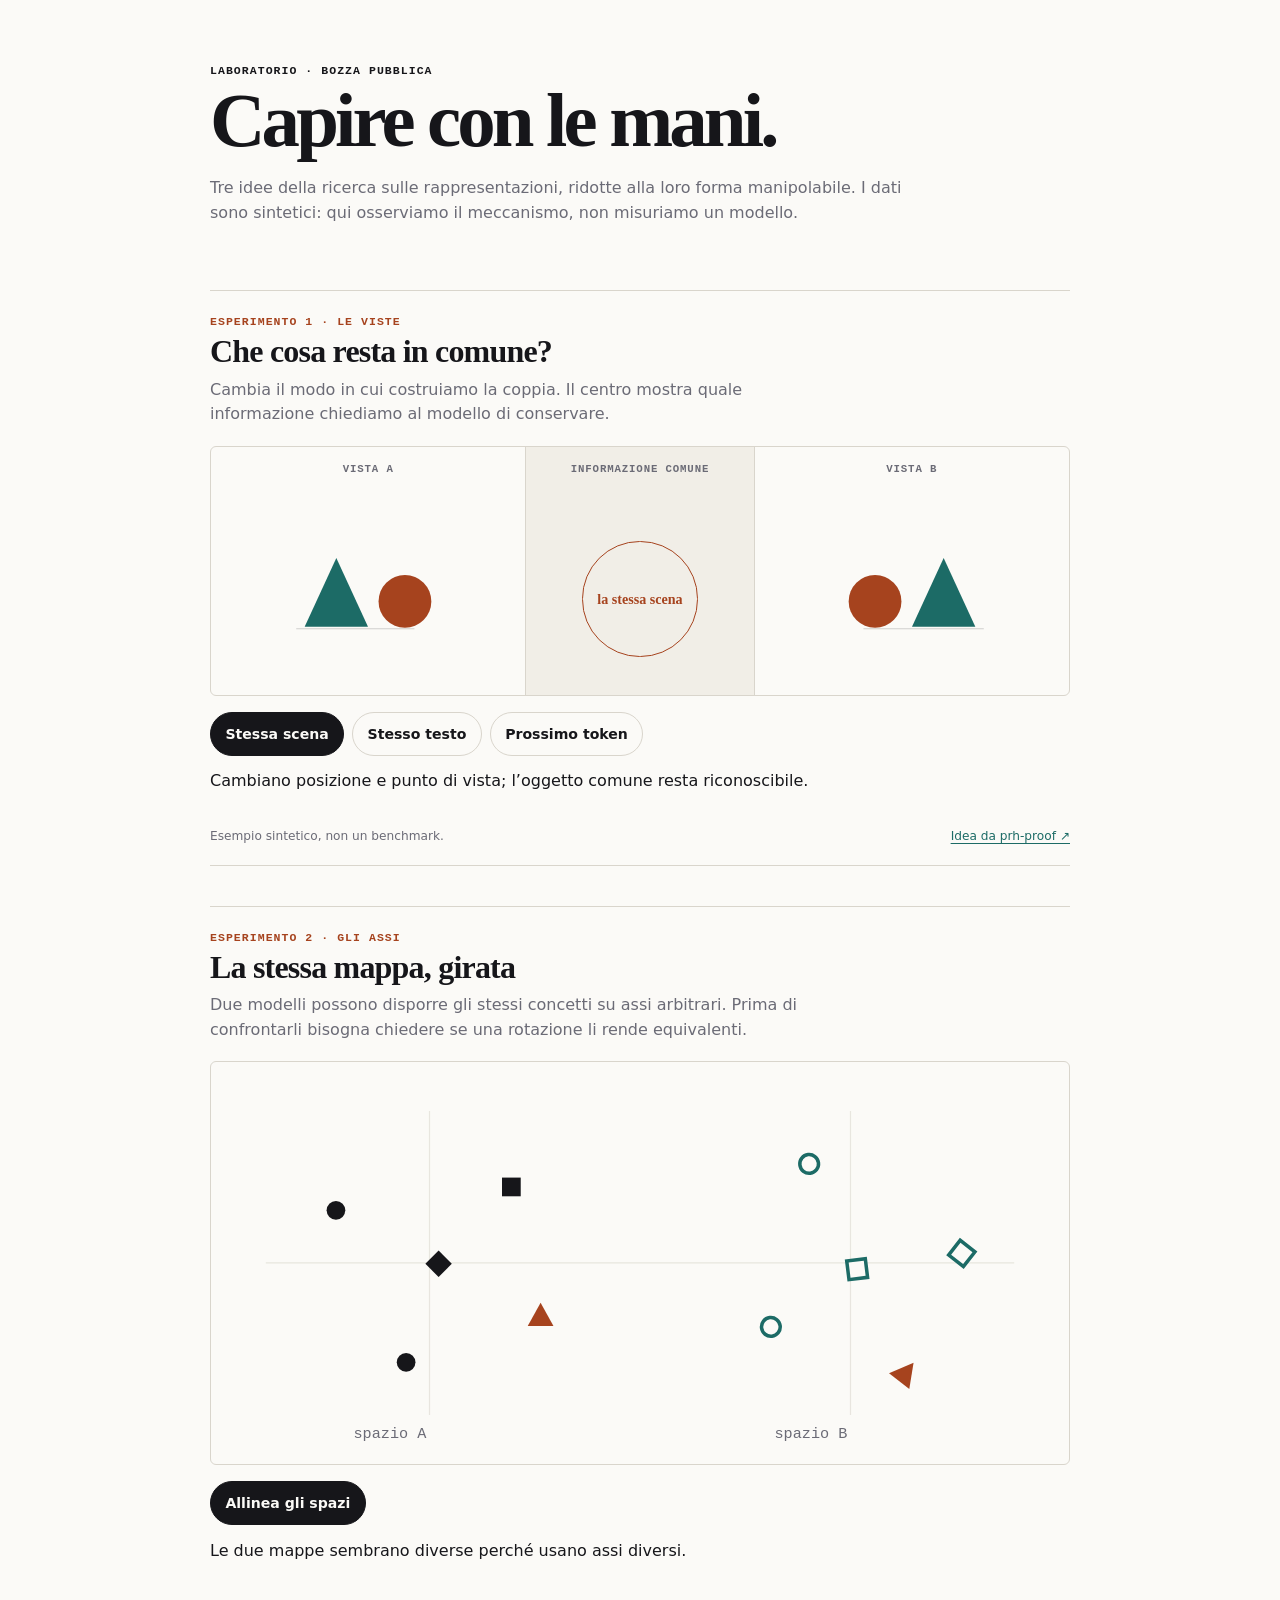
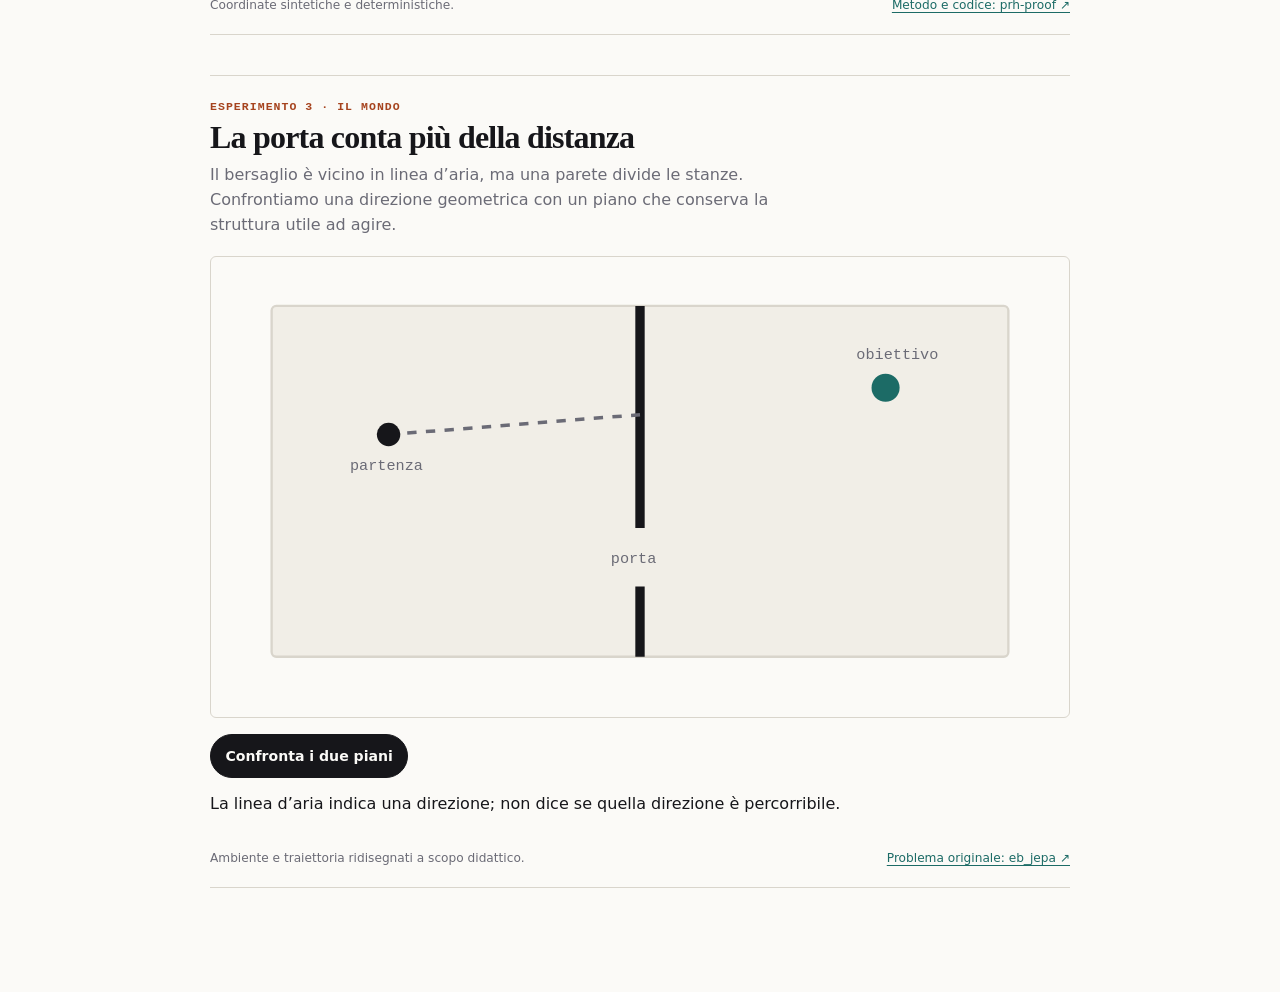
==== widget-rappresentazioni-condivise/anteprima.html @ be753e72 "Aggiungi i widget sulle rappresentazioni condivise" ====
<!doctype html>
<html lang="it">
<head>
  <meta charset="utf-8">
  <meta name="viewport" content="width=device-width, initial-scale=1">
  <title>Tre esperimenti sulle rappresentazioni condivise</title>
  <link rel="icon" href="data:,">
  <link rel="stylesheet" href="widget.css">
  <style>
    :root { color-scheme: light dark; }
    body { max-width: 860px; margin: 0 auto; padding: clamp(1rem,5vw,4rem); background:#fbfaf7; color:#16161a; font-family:system-ui,sans-serif; }
    header { max-width: 700px; margin-bottom: 4rem; }
    header p { color:#6b6b76; line-height:1.6; }
    h1 { margin:.2rem 0; font:600 clamp(2.2rem,7vw,4.8rem)/.98 Georgia,serif; letter-spacing:-.05em; }
    @media (prefers-color-scheme:dark) { body { background:#16161a; color:#e8e6e1; } header p { color:#aaa6a0; } }
  </style>
</head>
<body>
  <header><p class="rc-widget__eyebrow">Laboratorio · bozza pubblica</p><h1>Capire con le mani.</h1><p>Tre idee della ricerca sulle rappresentazioni, ridotte alla loro forma manipolabile. I dati sono sintetici: qui osserviamo il meccanismo, non misuriamo un modello.</p></header>

  <section class="rc-widget" data-cp-widget aria-labelledby="cp-title">
    <p class="rc-widget__eyebrow">Esperimento 1 · le viste</p><h3 id="cp-title">Che cosa resta in comune?</h3>
    <p class="rc-widget__intro">Cambia il modo in cui costruiamo la coppia. Il centro mostra quale informazione chiediamo al modello di conservare.</p>
    <div class="rc-widget__stage cp-stage">
      <div class="cp-view"><p class="cp-view__label">Vista A</p><div class="cp-view__content" data-cp-left><svg viewBox="0 0 180 110" aria-label="Cono blu davanti a una sfera rossa" role="img"><circle cx="125" cy="61" r="25" fill="#a6431e"/><path d="M30 85 60 20 90 85Z" fill="#1c6b66"/><path d="M22 87h112" stroke="currentColor" opacity=".18"/></svg></div></div>
      <div class="cp-common" data-cp-common data-strength="high"><p class="cp-common__label">Informazione comune</p><div class="cp-common__mark">la stessa scena</div></div>
      <div class="cp-view"><p class="cp-view__label">Vista B</p><div class="cp-view__content" data-cp-right><svg viewBox="0 0 180 110" aria-label="La stessa scena vista dal lato opposto" role="img"><circle cx="55" cy="61" r="25" fill="#a6431e"/><path d="M90 85 120 20 150 85Z" fill="#1c6b66"/><path d="M44 87h114" stroke="currentColor" opacity=".18"/></svg></div></div>
    </div>
    <div class="rc-widget__controls" aria-label="Scegli come costruire la coppia"><button data-cp-choice="scena" aria-pressed="true">Stessa scena</button><button data-cp-choice="testo" aria-pressed="false">Stesso testo</button><button data-cp-choice="token" aria-pressed="false">Prossimo token</button></div>
    <p class="rc-widget__result" data-cp-result aria-live="polite">Cambiano posizione e punto di vista; l’oggetto comune resta riconoscibile.</p>
    <p class="rc-widget__note"><span>Esempio sintetico, non un benchmark.</span><a href="https://github.com/facebookresearch/prh-proof">Idea da prh-proof ↗</a></p>
  </section>

  <section class="rc-widget" data-ro-widget aria-labelledby="ro-title">
    <p class="rc-widget__eyebrow">Esperimento 2 · gli assi</p><h3 id="ro-title">La stessa mappa, girata</h3>
    <p class="rc-widget__intro">Due modelli possono disporre gli stessi concetti su assi arbitrari. Prima di confrontarli bisogna chiedere se una rotazione li rende equivalenti.</p>
    <div class="rc-widget__stage ro-stage" data-ro-stage data-aligned="false">
      <svg viewBox="0 0 720 330" role="img" aria-labelledby="ro-svg-title ro-svg-desc"><title id="ro-svg-title">Due costellazioni di cinque concetti</title><desc id="ro-svg-desc">La seconda ha la stessa forma della prima ma è ruotata e spostata. Il pulsante le sovrappone.</desc>
        <path class="ro-grid" d="M40 165H680M180 35V295M540 35V295" opacity=".55"/><text class="ro-axis-label" x="115" y="315">spazio A</text><text class="ro-axis-label" x="475" y="315">spazio B</text>
        <g transform="translate(180 165)"><path class="ro-match" d="M-80-45 70-65M70-65 95 45M95 45-20 85M-20 85-80-45M-80-45 5-5M5-5 95 45"/><circle class="ro-shape-a" cx="-80" cy="-45" r="8"/><rect class="ro-shape-a" x="62" y="-73" width="16" height="16"/><path class="ro-shape-focus" d="m95 34 11 20H84Z"/><circle class="ro-shape-a" cx="-20" cy="85" r="8"/><rect class="ro-shape-a" x="-2" y="-13" width="16" height="16" transform="rotate(45)"/></g>
        <g class="ro-constellation-b"><circle class="ro-shape-b" cx="-80" cy="-45" r="8"/><rect class="ro-shape-b" x="62" y="-73" width="16" height="16"/><path class="ro-shape-focus" d="m95 34 11 20H84Z"/><circle class="ro-shape-b" cx="-20" cy="85" r="8"/><rect class="ro-shape-b" x="-2" y="-13" width="16" height="16" transform="rotate(45)"/></g>
      </svg>
    </div>
    <div class="rc-widget__controls"><button class="rc-widget__action" data-ro-toggle aria-pressed="false">Allinea gli spazi</button></div>
    <p class="rc-widget__result" data-ro-result aria-live="polite">Le due mappe sembrano diverse perché usano assi diversi.</p>
    <p class="rc-widget__note"><span>Coordinate sintetiche e deterministiche.</span><a href="https://github.com/facebookresearch/prh-proof">Metodo e codice: prh-proof ↗</a></p>
  </section>

  <section class="rc-widget" data-tr-widget aria-labelledby="tr-title">
    <p class="rc-widget__eyebrow">Esperimento 3 · il mondo</p><h3 id="tr-title">La porta conta più della distanza</h3>
    <p class="rc-widget__intro">Il bersaglio è vicino in linea d’aria, ma una parete divide le stanze. Confrontiamo una direzione geometrica con un piano che conserva la struttura utile ad agire.</p>
    <div class="rc-widget__stage tr-stage" data-tr-stage>
      <svg viewBox="0 0 720 380" role="img" aria-labelledby="tr-svg-title tr-svg-desc"><title id="tr-svg-title">Due stanze separate da una parete con una porta</title><desc id="tr-svg-desc">La linea diretta urta la parete. Il percorso pianificato scende verso la porta e raggiunge il traguardo.</desc>
        <rect class="tr-room" x="45" y="35" width="630" height="300" rx="4"/><path class="tr-wall" d="M360 35V225M360 275V335"/><text class="tr-label" x="335" y="255">porta</text>
        <path class="tr-direct" d="M145 145 360 128"/><circle class="tr-collision" cx="360" cy="128" r="9"/><path class="tr-plan" d="M145 145 C210 175 270 245 340 250 L380 250 C445 245 490 145 570 105"/>
        <circle class="tr-start" cx="145" cy="145" r="10"/><text class="tr-label" x="112" y="175">partenza</text><circle class="tr-goal" cx="570" cy="105" r="12"/><text class="tr-label" x="545" y="80">obiettivo</text>
      </svg>
    </div>
    <div class="rc-widget__controls"><button class="rc-widget__action" data-tr-run>Confronta i due piani</button></div>
    <p class="rc-widget__result" data-tr-result aria-live="polite">La linea d’aria indica una direzione; non dice se quella direzione è percorribile.</p>
    <p class="rc-widget__note"><span>Ambiente e traiettoria ridisegnati a scopo didattico.</span><a href="https://github.com/facebookresearch/eb_jepa">Problema originale: eb_jepa ↗</a></p>
  </section>
  <script src="coppie/widget.js"></script><script src="rotazione/widget.js"></script><script src="two-rooms/widget.js"></script>
</body>
</html>
---- widget-rappresentazioni-condivise/widget.css ----
.rc-widget {
  --rc-paper: var(--color-bg, #fbfaf7);
  --rc-paper-soft: var(--color-surface, #f1eee7);
  --rc-ink: var(--color-text, #16161a);
  --rc-muted: var(--color-text-muted, #6b6b76);
  --rc-line: var(--color-border, #d9d5cc);
  --rc-accent: var(--color-accent, #a6431e);
  --rc-link: var(--color-link, #1c6b66);
  margin: 2.5rem 0;
  border-block: 1px solid var(--rc-line);
  padding: 1.5rem 0 1.25rem;
  color: var(--rc-ink);
  font-family: "Instrument Sans", system-ui, sans-serif;
}

.rc-widget * { box-sizing: border-box; }
.rc-widget__eyebrow { margin: 0 0 .35rem; color: var(--rc-accent); font: 600 .72rem/1.2 "JetBrains Mono", monospace; letter-spacing: .09em; text-transform: uppercase; }
.rc-widget h3 { margin: 0; font: 600 clamp(1.45rem, 4vw, 2rem)/1.08 "Fraunces", Georgia, serif; letter-spacing: -.025em; }
.rc-widget__intro { max-width: 62ch; margin: .55rem 0 1.15rem; color: var(--rc-muted); line-height: 1.55; }
.rc-widget__stage { position: relative; overflow: hidden; border: 1px solid var(--rc-line); border-radius: 6px; background: var(--rc-paper); }
.rc-widget__controls { display: flex; flex-wrap: wrap; gap: .5rem; margin: 1rem 0 0; }
.rc-widget button { min-height: 44px; border: 1px solid var(--rc-line); border-radius: 999px; padding: .62rem .9rem; background: var(--rc-paper); color: var(--rc-ink); font: 600 .88rem/1 system-ui, sans-serif; cursor: pointer; }
.rc-widget button:hover { border-color: var(--rc-ink); }
.rc-widget button:focus-visible { outline: 3px solid color-mix(in srgb, var(--rc-link) 30%, transparent); outline-offset: 2px; }
.rc-widget button[aria-pressed="true"], .rc-widget .rc-widget__action { border-color: var(--rc-ink); background: var(--rc-ink); color: var(--rc-paper); }
.rc-widget__result { min-height: 2.8em; margin: .85rem 0 0; color: var(--rc-ink); line-height: 1.45; }
.rc-widget__note { display: flex; justify-content: space-between; gap: 1rem; margin: .85rem 0 0; color: var(--rc-muted); font-size: .76rem; line-height: 1.4; }
.rc-widget__note a { color: var(--rc-link); text-underline-offset: 3px; }

.cp-stage { display: grid; grid-template-columns: minmax(0,1fr) minmax(8rem,.72fr) minmax(0,1fr); min-height: 250px; }
.cp-view, .cp-common { display: grid; place-items: center; min-width: 0; padding: 1rem; text-align: center; }
.cp-view:first-child { border-right: 1px solid var(--rc-line); }
.cp-view:last-child { border-left: 1px solid var(--rc-line); }
.cp-view__label, .cp-common__label { align-self: start; margin: 0; color: var(--rc-muted); font: 600 .67rem/1.2 "JetBrains Mono", monospace; letter-spacing: .08em; text-transform: uppercase; }
.cp-view__content { display: grid; place-items: center; width: 100%; min-height: 130px; font: 600 1rem/1.45 "Fraunces", Georgia, serif; }
.cp-view__content svg { width: 100%; max-width: 190px; height: auto; }
.cp-common { background: var(--rc-paper-soft); }
.cp-common__mark { display: grid; place-items: center; width: 7.2rem; aspect-ratio: 1; border: 1px solid var(--rc-accent); border-radius: 50%; padding: .75rem; color: var(--rc-accent); font: 600 .88rem/1.2 "Fraunces", Georgia, serif; }
.cp-common__mark::before { content: ""; position: absolute; }
.cp-common[data-strength="low"] .cp-common__mark { border-style: dashed; color: var(--rc-muted); border-color: var(--rc-muted); }

.ro-stage, .tr-stage { padding: .5rem; }
.ro-stage svg, .tr-stage svg { display: block; width: 100%; height: auto; }
.ro-grid { stroke: var(--rc-line); stroke-width: 1; }
.ro-shape-a { fill: var(--rc-ink); }
.ro-shape-b { fill: var(--rc-paper); stroke: var(--rc-link); stroke-width: 3; }
.ro-shape-focus { fill: var(--rc-accent); }
.ro-constellation-b { transform: translate(540px, 165px) rotate(38deg); transform-origin: 0 0; transition: transform 480ms cubic-bezier(.2,.75,.25,1); }
.ro-stage[data-aligned="true"] .ro-constellation-b { transform: translate(180px, 165px) rotate(0deg); }
.ro-match { stroke: var(--rc-link); stroke-width: 1.5; stroke-dasharray: 3 5; opacity: 0; transition: opacity 180ms ease 300ms; }
.ro-stage[data-aligned="true"] .ro-match { opacity: .58; }
.ro-axis-label { fill: var(--rc-muted); font: 13px "JetBrains Mono", monospace; }

.tr-room { fill: var(--rc-paper-soft); stroke: var(--rc-line); stroke-width: 2; }
.tr-wall { stroke: var(--rc-ink); stroke-width: 8; }
.tr-direct { fill: none; stroke: var(--rc-muted); stroke-width: 3; stroke-dasharray: 8 8; }
.tr-plan { fill: none; stroke: var(--rc-accent); stroke-width: 5; stroke-linecap: round; stroke-linejoin: round; stroke-dasharray: 720; stroke-dashoffset: 720; }
.tr-stage[data-running="true"] .tr-plan, .tr-stage[data-running="done"] .tr-plan { animation: tr-draw 1.25s ease forwards; }
.tr-collision { fill: var(--rc-accent); opacity: 0; }
.tr-stage[data-running="true"] .tr-collision, .tr-stage[data-running="done"] .tr-collision { animation: tr-show .2s ease .35s forwards; }
.tr-label { fill: var(--rc-muted); font: 13px "JetBrains Mono", monospace; }
.tr-start { fill: var(--rc-ink); }
.tr-goal { fill: var(--rc-link); }
@keyframes tr-draw { to { stroke-dashoffset: 0; } }
@keyframes tr-show { to { opacity: 1; } }

@media (max-width: 560px) {
  .rc-widget { padding-top: 1.25rem; }
  .cp-stage { grid-template-columns: 1fr 1fr; min-height: 310px; }
  .cp-common { grid-column: 1 / -1; grid-row: 2; border-top: 1px solid var(--rc-line); }
  .cp-view:first-child { border-right: 1px solid var(--rc-line); }
  .cp-view:last-child { border-left: 0; }
  .cp-view__content { min-height: 100px; font-size: .9rem; }
  .cp-common__mark { width: auto; min-height: 3.5rem; aspect-ratio: auto; border-radius: 999px; }
  .rc-widget__note { display: block; }
  .rc-widget__note span { display: block; margin-bottom: .3rem; }
  .ro-stage svg, .tr-stage svg { min-width: 0; }
}

@media (prefers-color-scheme: dark) {
  .rc-widget { --rc-paper: var(--color-bg, #16161a); --rc-paper-soft: var(--color-surface, #202026); --rc-ink: var(--color-text, #e8e6e1); --rc-muted: var(--color-text-muted, #aaa6a0); --rc-line: var(--color-border, #3c3b42); --rc-accent: var(--color-accent, #e0713f); --rc-link: var(--color-link, #5fb0a8); }
}

@media (prefers-reduced-motion: reduce) {
  .rc-widget *, .rc-widget *::before, .rc-widget *::after { scroll-behavior: auto !important; transition-duration: .01ms !important; animation-duration: .01ms !important; animation-delay: 0ms !important; }
}
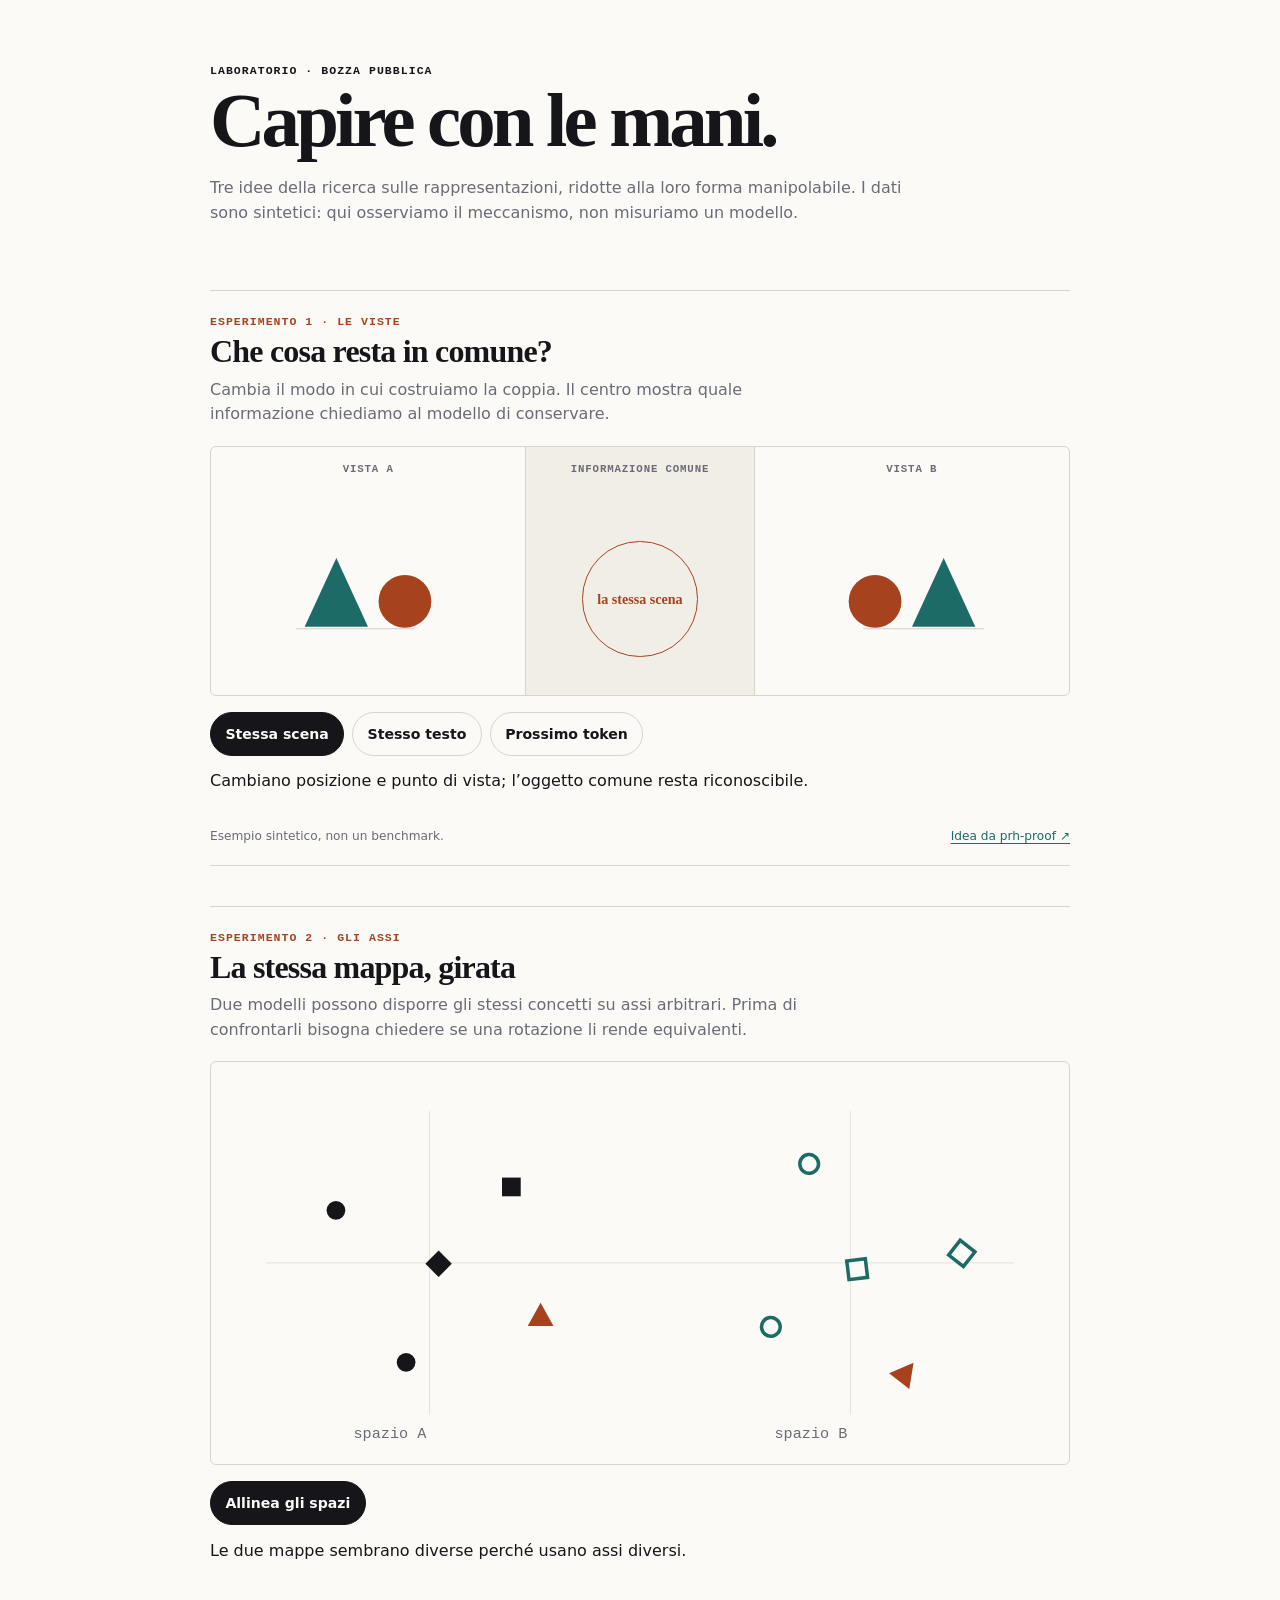
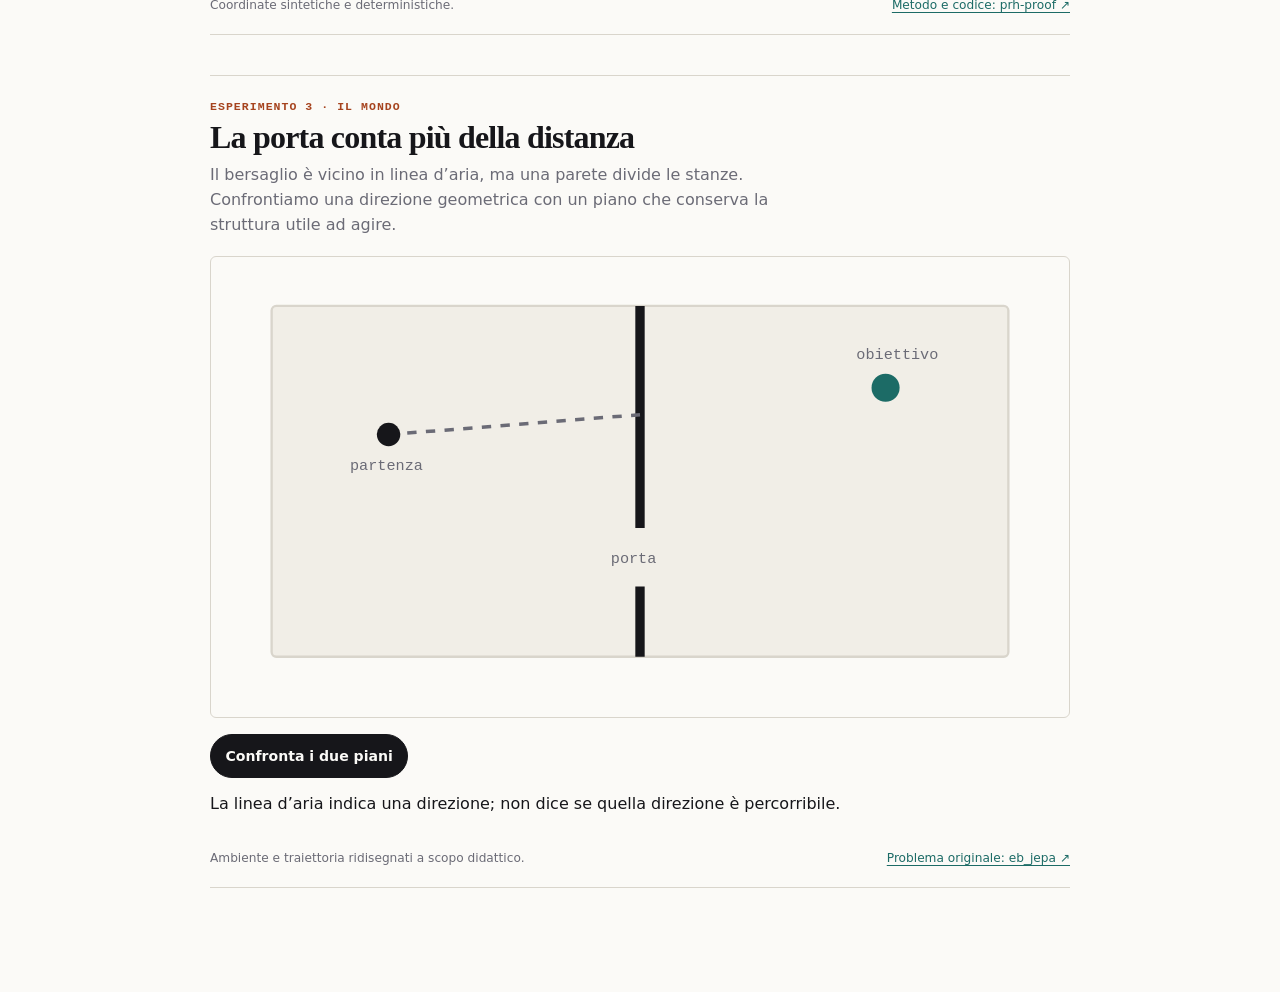
==== commit 12bea48d: "Rendi leggibili i widget anche senza CSS" ====
--- a/widget-rappresentazioni-condivise/anteprima.html
+++ b/widget-rappresentazioni-condivise/anteprima.html
@@ -36,9 +36,9 @@
     <p class="rc-widget__intro">Due modelli possono disporre gli stessi concetti su assi arbitrari. Prima di confrontarli bisogna chiedere se una rotazione li rende equivalenti.</p>
     <div class="rc-widget__stage ro-stage" data-ro-stage data-aligned="false">
       <svg viewBox="0 0 720 330" role="img" aria-labelledby="ro-svg-title ro-svg-desc"><title id="ro-svg-title">Due costellazioni di cinque concetti</title><desc id="ro-svg-desc">La seconda ha la stessa forma della prima ma è ruotata e spostata. Il pulsante le sovrappone.</desc>
-        <path class="ro-grid" d="M40 165H680M180 35V295M540 35V295" opacity=".55"/><text class="ro-axis-label" x="115" y="315">spazio A</text><text class="ro-axis-label" x="475" y="315">spazio B</text>
-        <g transform="translate(180 165)"><path class="ro-match" d="M-80-45 70-65M70-65 95 45M95 45-20 85M-20 85-80-45M-80-45 5-5M5-5 95 45"/><circle class="ro-shape-a" cx="-80" cy="-45" r="8"/><rect class="ro-shape-a" x="62" y="-73" width="16" height="16"/><path class="ro-shape-focus" d="m95 34 11 20H84Z"/><circle class="ro-shape-a" cx="-20" cy="85" r="8"/><rect class="ro-shape-a" x="-2" y="-13" width="16" height="16" transform="rotate(45)"/></g>
-        <g class="ro-constellation-b"><circle class="ro-shape-b" cx="-80" cy="-45" r="8"/><rect class="ro-shape-b" x="62" y="-73" width="16" height="16"/><path class="ro-shape-focus" d="m95 34 11 20H84Z"/><circle class="ro-shape-b" cx="-20" cy="85" r="8"/><rect class="ro-shape-b" x="-2" y="-13" width="16" height="16" transform="rotate(45)"/></g>
+        <path class="ro-grid" d="M40 165H680M180 35V295M540 35V295" fill="none" stroke="#3c3b42" opacity=".55"/><text class="ro-axis-label" x="115" y="315" fill="#aaa6a0">spazio A</text><text class="ro-axis-label" x="475" y="315" fill="#aaa6a0">spazio B</text>
+        <g transform="translate(180 165)"><path class="ro-match" d="M-80-45 70-65M70-65 95 45M95 45-20 85M-20 85-80-45M-80-45 5-5M5-5 95 45" fill="none" stroke="#5fb0a8" opacity="0"/><circle class="ro-shape-a" cx="-80" cy="-45" r="8" fill="#e8e6e1"/><rect class="ro-shape-a" x="62" y="-73" width="16" height="16" fill="#e8e6e1"/><path class="ro-shape-focus" d="m95 34 11 20H84Z" fill="#e0713f"/><circle class="ro-shape-a" cx="-20" cy="85" r="8" fill="#e8e6e1"/><rect class="ro-shape-a" x="-2" y="-13" width="16" height="16" transform="rotate(45)" fill="#e8e6e1"/></g>
+        <g class="ro-constellation-b" transform="translate(540 165) rotate(38)"><circle class="ro-shape-b" cx="-80" cy="-45" r="8" fill="none" stroke="#5fb0a8" stroke-width="3"/><rect class="ro-shape-b" x="62" y="-73" width="16" height="16" fill="none" stroke="#5fb0a8" stroke-width="3"/><path class="ro-shape-focus" d="m95 34 11 20H84Z" fill="#e0713f"/><circle class="ro-shape-b" cx="-20" cy="85" r="8" fill="none" stroke="#5fb0a8" stroke-width="3"/><rect class="ro-shape-b" x="-2" y="-13" width="16" height="16" transform="rotate(45)" fill="none" stroke="#5fb0a8" stroke-width="3"/></g>
       </svg>
     </div>
     <div class="rc-widget__controls"><button class="rc-widget__action" data-ro-toggle aria-pressed="false">Allinea gli spazi</button></div>
@@ -51,9 +51,9 @@
     <p class="rc-widget__intro">Il bersaglio è vicino in linea d’aria, ma una parete divide le stanze. Confrontiamo una direzione geometrica con un piano che conserva la struttura utile ad agire.</p>
     <div class="rc-widget__stage tr-stage" data-tr-stage>
       <svg viewBox="0 0 720 380" role="img" aria-labelledby="tr-svg-title tr-svg-desc"><title id="tr-svg-title">Due stanze separate da una parete con una porta</title><desc id="tr-svg-desc">La linea diretta urta la parete. Il percorso pianificato scende verso la porta e raggiunge il traguardo.</desc>
-        <rect class="tr-room" x="45" y="35" width="630" height="300" rx="4"/><path class="tr-wall" d="M360 35V225M360 275V335"/><text class="tr-label" x="335" y="255">porta</text>
-        <path class="tr-direct" d="M145 145 360 128"/><circle class="tr-collision" cx="360" cy="128" r="9"/><path class="tr-plan" d="M145 145 C210 175 270 245 340 250 L380 250 C445 245 490 145 570 105"/>
-        <circle class="tr-start" cx="145" cy="145" r="10"/><text class="tr-label" x="112" y="175">partenza</text><circle class="tr-goal" cx="570" cy="105" r="12"/><text class="tr-label" x="545" y="80">obiettivo</text>
+        <rect class="tr-room" x="45" y="35" width="630" height="300" rx="4" fill="#202026" stroke="#3c3b42" stroke-width="2"/><path class="tr-wall" d="M360 35V225M360 275V335" fill="none" stroke="#e8e6e1" stroke-width="8"/><text class="tr-label" x="335" y="255" fill="#aaa6a0">porta</text>
+        <path class="tr-direct" d="M145 145 360 128" fill="none" stroke="#aaa6a0" stroke-width="3" stroke-dasharray="8 8"/><circle class="tr-collision" cx="360" cy="128" r="9" fill="#e0713f"/><path class="tr-plan" d="M145 145 C210 175 270 245 340 250 L380 250 C445 245 490 145 570 105" fill="none" stroke="#e0713f" stroke-width="5" stroke-linecap="round" stroke-linejoin="round"/>
+        <circle class="tr-start" cx="145" cy="145" r="10" fill="#e8e6e1"/><text class="tr-label" x="112" y="175" fill="#aaa6a0">partenza</text><circle class="tr-goal" cx="570" cy="105" r="12" fill="#5fb0a8"/><text class="tr-label" x="545" y="80" fill="#aaa6a0">obiettivo</text>
       </svg>
     </div>
     <div class="rc-widget__controls"><button class="rc-widget__action" data-tr-run>Confronta i due piani</button></div>
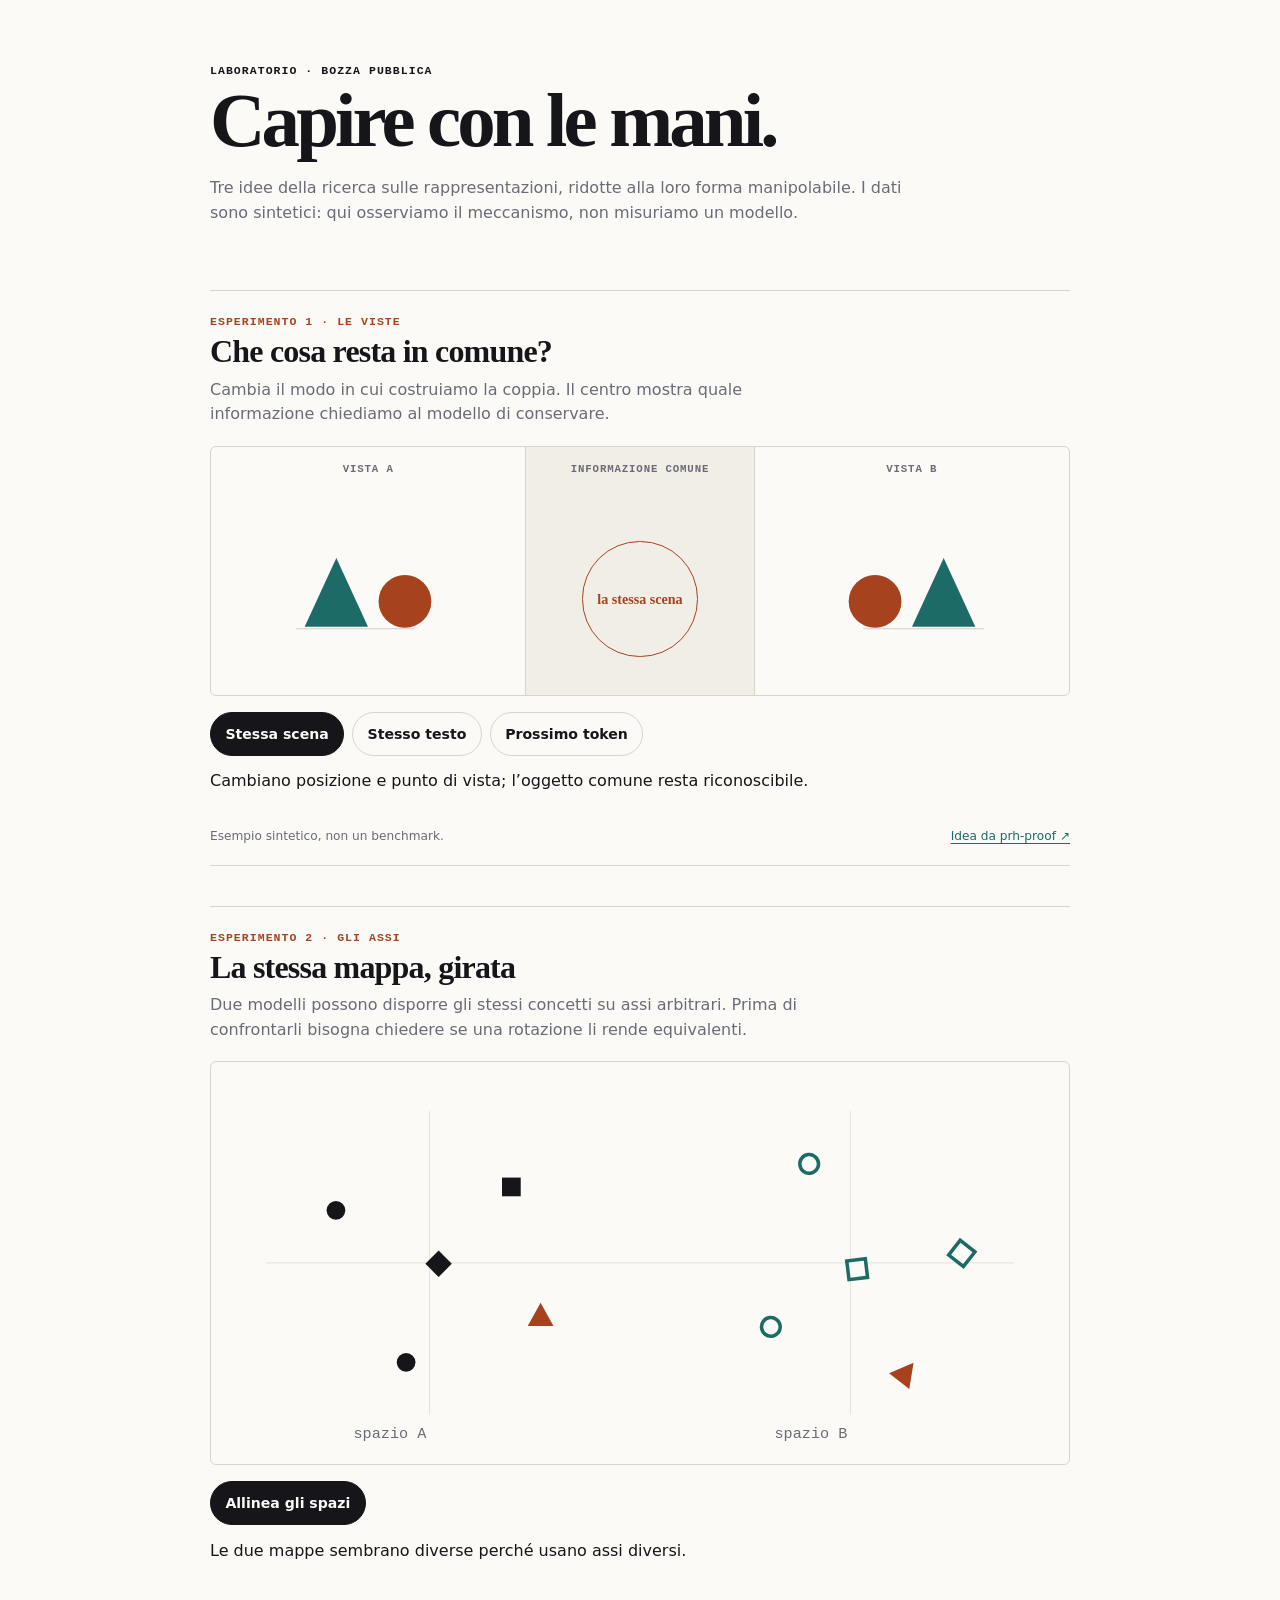
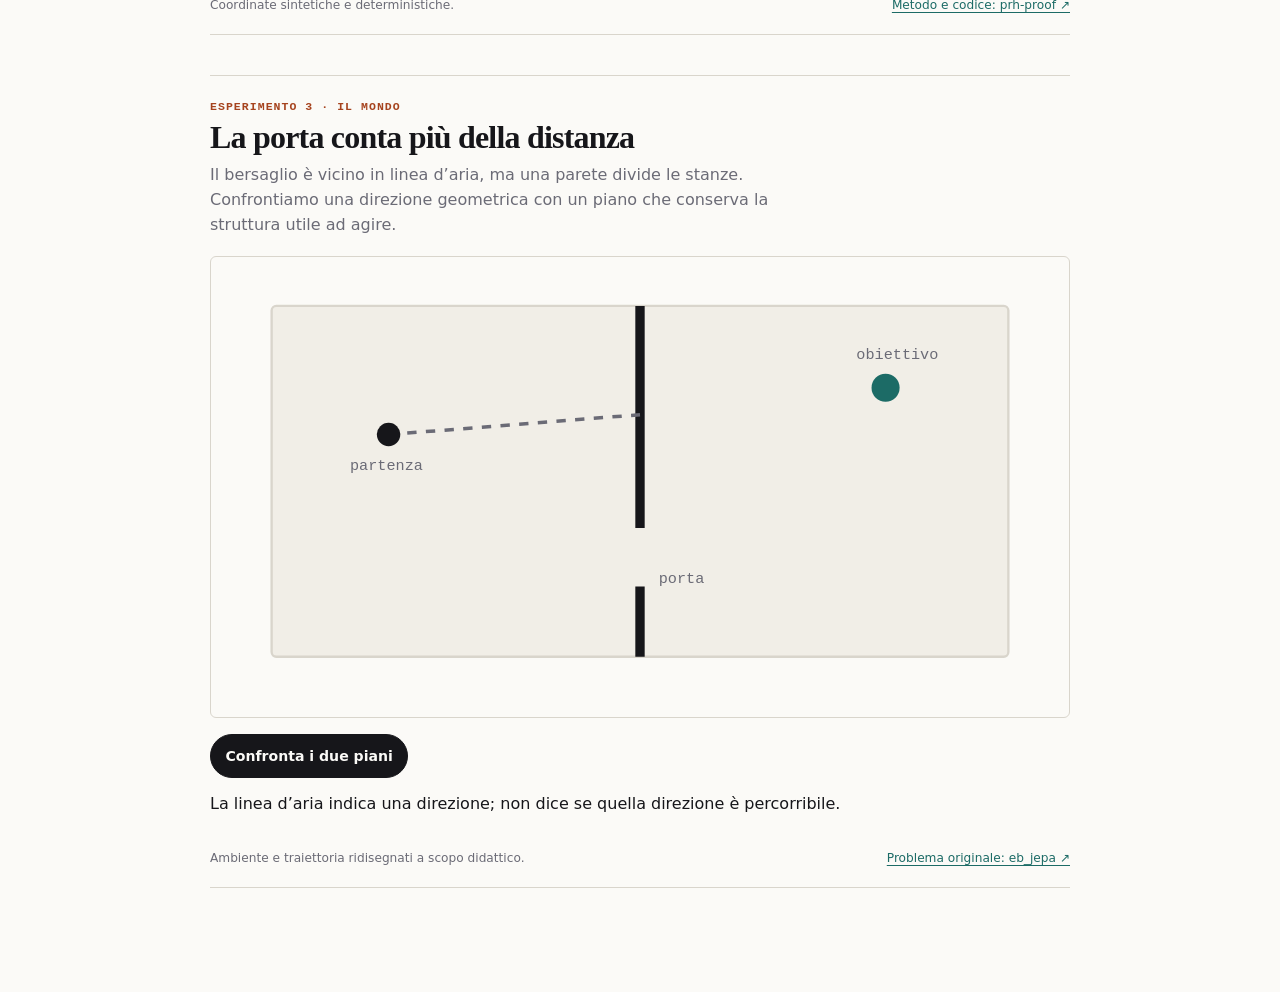
==== commit b8ea916c: "Sposta l'etichetta della porta fuori dalla traiettoria" ====
--- a/widget-rappresentazioni-condivise/anteprima.html
+++ b/widget-rappresentazioni-condivise/anteprima.html
@@ -51,7 +51,7 @@
     <p class="rc-widget__intro">Il bersaglio è vicino in linea d’aria, ma una parete divide le stanze. Confrontiamo una direzione geometrica con un piano che conserva la struttura utile ad agire.</p>
     <div class="rc-widget__stage tr-stage" data-tr-stage>
       <svg viewBox="0 0 720 380" role="img" aria-labelledby="tr-svg-title tr-svg-desc"><title id="tr-svg-title">Due stanze separate da una parete con una porta</title><desc id="tr-svg-desc">La linea diretta urta la parete. Il percorso pianificato scende verso la porta e raggiunge il traguardo.</desc>
-        <rect class="tr-room" x="45" y="35" width="630" height="300" rx="4" fill="#202026" stroke="#3c3b42" stroke-width="2"/><path class="tr-wall" d="M360 35V225M360 275V335" fill="none" stroke="#e8e6e1" stroke-width="8"/><text class="tr-label" x="335" y="255" fill="#aaa6a0">porta</text>
+        <rect class="tr-room" x="45" y="35" width="630" height="300" rx="4" fill="#202026" stroke="#3c3b42" stroke-width="2"/><path class="tr-wall" d="M360 35V225M360 275V335" fill="none" stroke="#e8e6e1" stroke-width="8"/><text class="tr-label" x="376" y="272" fill="#aaa6a0">porta</text>
         <path class="tr-direct" d="M145 145 360 128" fill="none" stroke="#aaa6a0" stroke-width="3" stroke-dasharray="8 8"/><circle class="tr-collision" cx="360" cy="128" r="9" fill="#e0713f"/><path class="tr-plan" d="M145 145 C210 175 270 245 340 250 L380 250 C445 245 490 145 570 105" fill="none" stroke="#e0713f" stroke-width="5" stroke-linecap="round" stroke-linejoin="round"/>
         <circle class="tr-start" cx="145" cy="145" r="10" fill="#e8e6e1"/><text class="tr-label" x="112" y="175" fill="#aaa6a0">partenza</text><circle class="tr-goal" cx="570" cy="105" r="12" fill="#5fb0a8"/><text class="tr-label" x="545" y="80" fill="#aaa6a0">obiettivo</text>
       </svg>
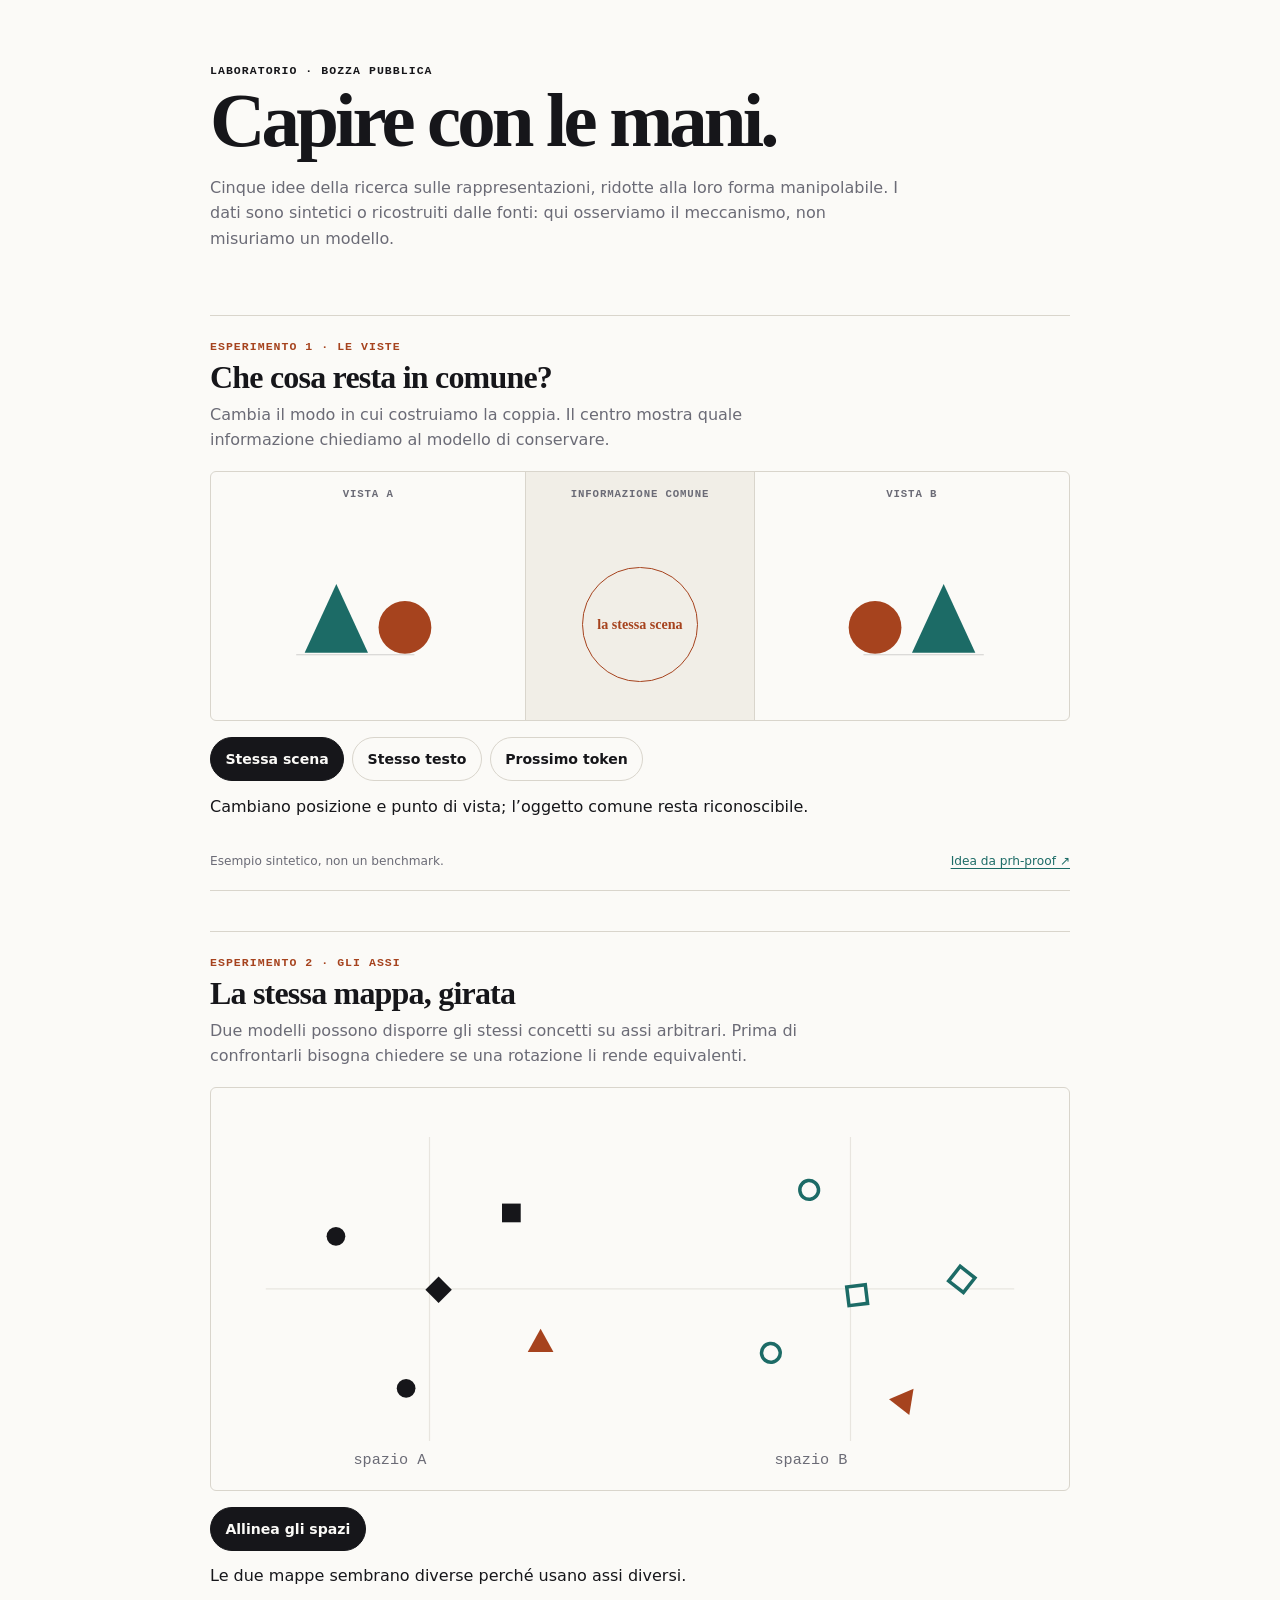
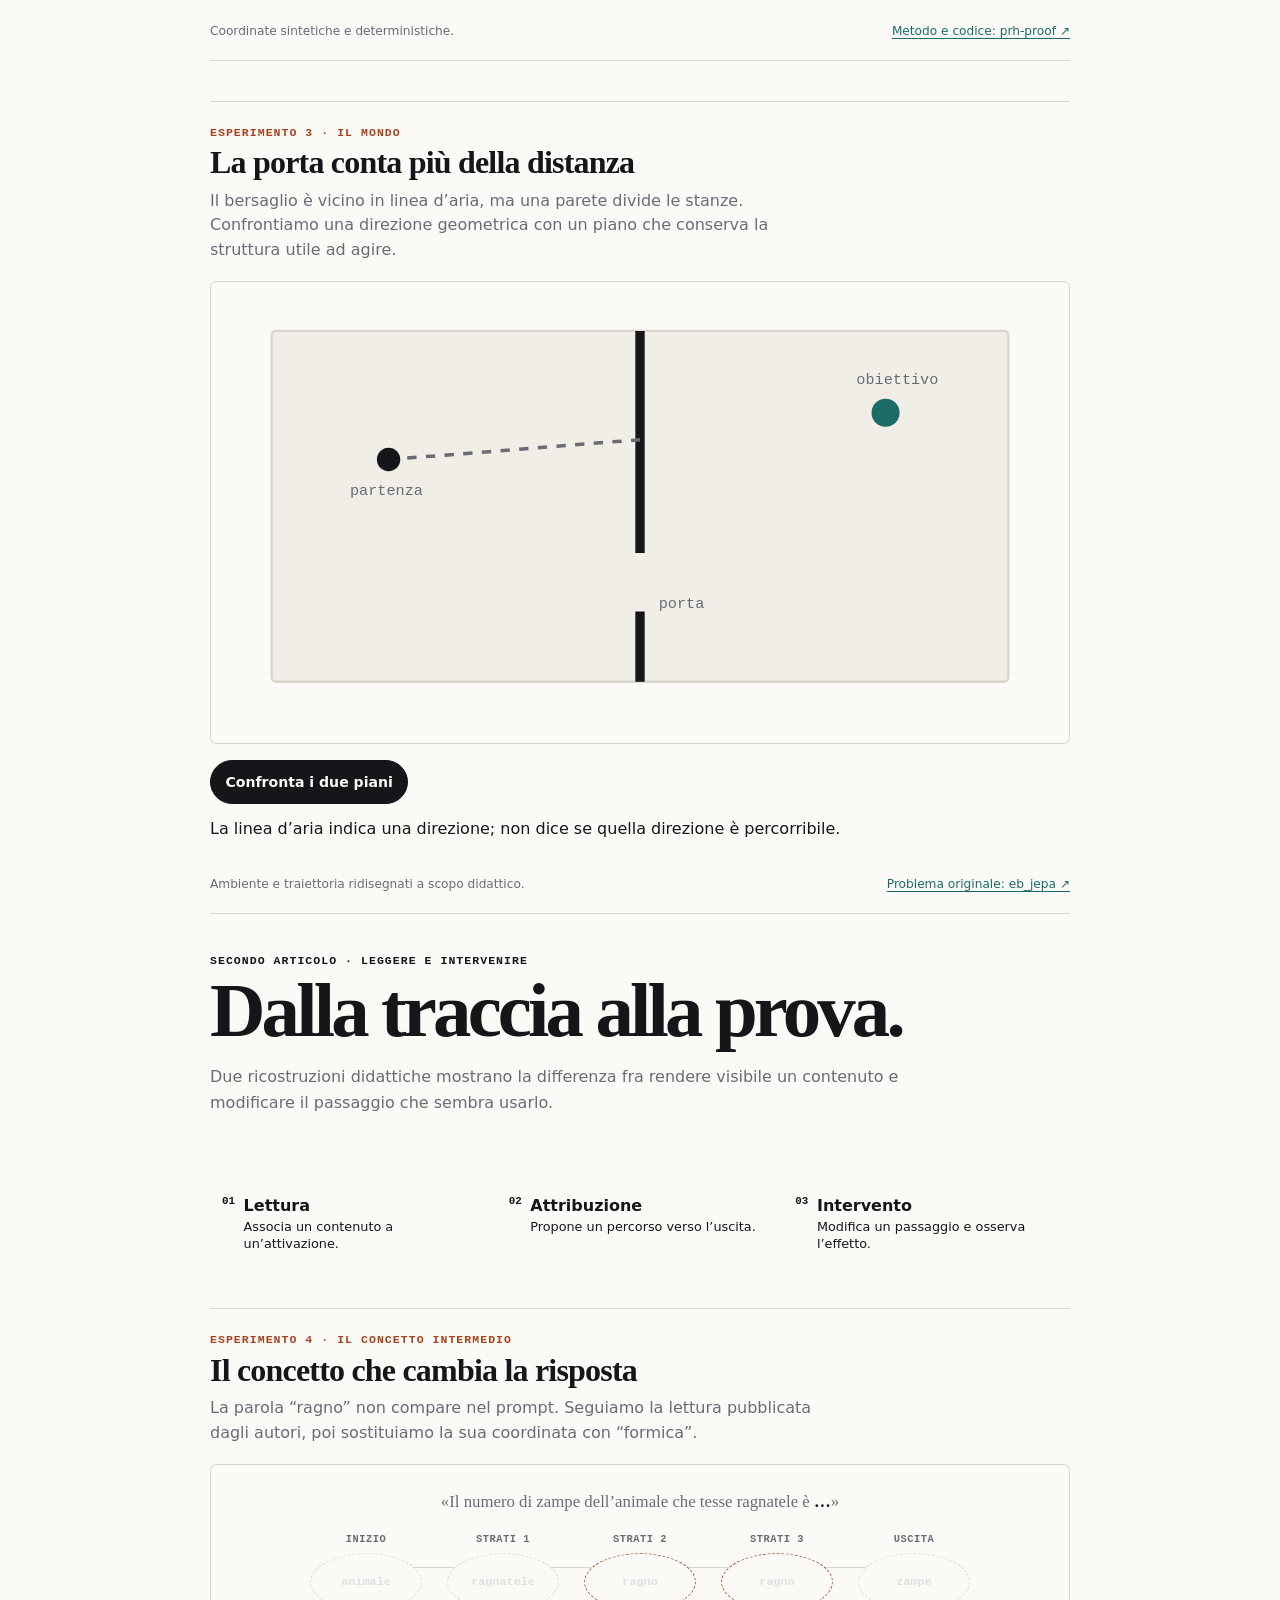
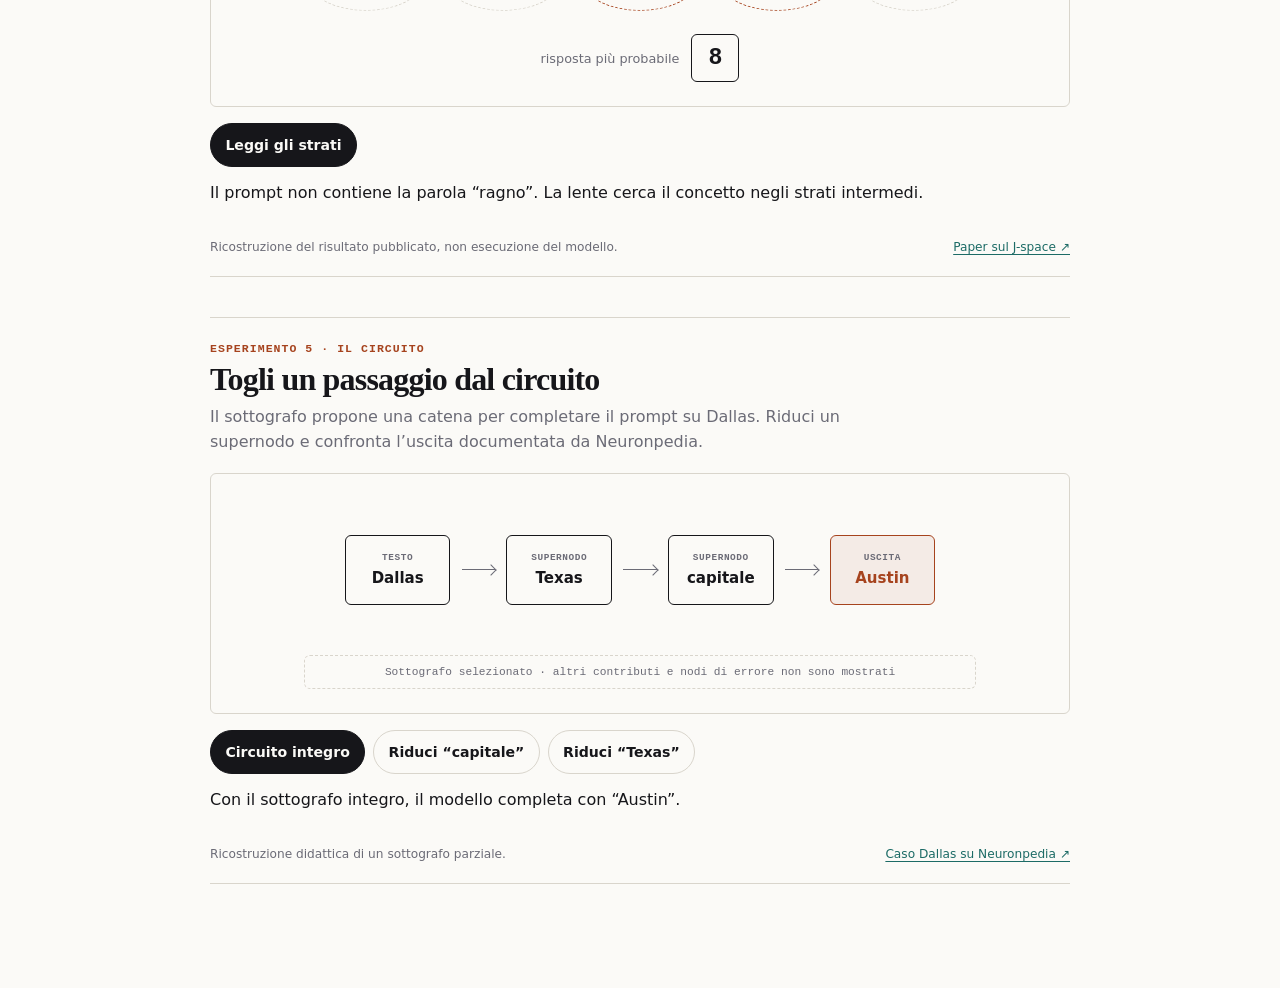
==== commit a12f2537: "Aggiungi i widget su J-space e circuit tracing Estende la famiglia delle rappresentazioni condivise " ====
--- a/widget-rappresentazioni-condivise/anteprima.html
+++ b/widget-rappresentazioni-condivise/anteprima.html
@@ -3,7 +3,7 @@
 <head>
   <meta charset="utf-8">
   <meta name="viewport" content="width=device-width, initial-scale=1">
-  <title>Tre esperimenti sulle rappresentazioni condivise</title>
+  <title>Cinque esperimenti sulle rappresentazioni condivise</title>
   <link rel="icon" href="data:,">
   <link rel="stylesheet" href="widget.css">
   <style>
@@ -16,7 +16,7 @@
   </style>
 </head>
 <body>
-  <header><p class="rc-widget__eyebrow">Laboratorio · bozza pubblica</p><h1>Capire con le mani.</h1><p>Tre idee della ricerca sulle rappresentazioni, ridotte alla loro forma manipolabile. I dati sono sintetici: qui osserviamo il meccanismo, non misuriamo un modello.</p></header>
+  <header><p class="rc-widget__eyebrow">Laboratorio · bozza pubblica</p><h1>Capire con le mani.</h1><p>Cinque idee della ricerca sulle rappresentazioni, ridotte alla loro forma manipolabile. I dati sono sintetici o ricostruiti dalle fonti: qui osserviamo il meccanismo, non misuriamo un modello.</p></header>
 
   <section class="rc-widget" data-cp-widget aria-labelledby="cp-title">
     <p class="rc-widget__eyebrow">Esperimento 1 · le viste</p><h3 id="cp-title">Che cosa resta in comune?</h3>
@@ -60,6 +60,50 @@
     <p class="rc-widget__result" data-tr-result aria-live="polite">La linea d’aria indica una direzione; non dice se quella direzione è percorribile.</p>
     <p class="rc-widget__note"><span>Ambiente e traiettoria ridisegnati a scopo didattico.</span><a href="https://github.com/facebookresearch/eb_jepa">Problema originale: eb_jepa ↗</a></p>
   </section>
-  <script src="coppie/widget.js"></script><script src="rotazione/widget.js"></script><script src="two-rooms/widget.js"></script>
+
+  <header><p class="rc-widget__eyebrow">Secondo articolo · leggere e intervenire</p><h1>Dalla traccia alla prova.</h1><p>Due ricostruzioni didattiche mostrano la differenza fra rendere visibile un contenuto e modificare il passaggio che sembra usarlo.</p></header>
+
+  <div class="rc-proof-scale" aria-label="Tre gradi della prova">
+    <div class="rc-proof-scale__step"><span class="rc-proof-scale__number">01</span><strong>Lettura</strong><span>Associa un contenuto a un’attivazione.</span></div>
+    <div class="rc-proof-scale__step"><span class="rc-proof-scale__number">02</span><strong>Attribuzione</strong><span>Propone un percorso verso l’uscita.</span></div>
+    <div class="rc-proof-scale__step"><span class="rc-proof-scale__number">03</span><strong>Intervento</strong><span>Modifica un passaggio e osserva l’effetto.</span></div>
+  </div>
+
+  <section class="rc-widget" data-js-widget aria-labelledby="js-title">
+    <p class="rc-widget__eyebrow">Esperimento 4 · il concetto intermedio</p><h3 id="js-title">Il concetto che cambia la risposta</h3>
+    <p class="rc-widget__intro">La parola “ragno” non compare nel prompt. Seguiamo la lettura pubblicata dagli autori, poi sostituiamo la sua coordinata con “formica”.</p>
+    <div class="rc-widget__stage js-stage" data-js-stage data-phase="read">
+      <p class="js-prompt">«Il numero di zampe dell’animale che tesse ragnatele è <strong>…</strong>»</p>
+      <div class="js-layers" aria-label="Lettura sintetica di cinque fasce di strati">
+        <div class="js-layer"><span class="js-layer__index">inizio</span><span class="js-layer__token"><span data-js-token data-js-default="animale">animale</span></span></div>
+        <div class="js-layer"><span class="js-layer__index">strati 1</span><span class="js-layer__token"><span data-js-token data-js-default="ragnatele">ragnatele</span></span></div>
+        <div class="js-layer"><span class="js-layer__index">strati 2</span><span class="js-layer__token"><span data-js-token data-js-role="concept" data-js-default="ragno">ragno</span></span></div>
+        <div class="js-layer"><span class="js-layer__index">strati 3</span><span class="js-layer__token"><span data-js-token data-js-role="concept" data-js-default="ragno">ragno</span></span></div>
+        <div class="js-layer"><span class="js-layer__index">uscita</span><span class="js-layer__token"><span data-js-token data-js-default="zampe">zampe</span></span></div>
+      </div>
+      <div class="js-output"><span>risposta più probabile</span><span class="js-output__value" data-js-output>8</span></div>
+    </div>
+    <div class="rc-widget__controls"><button class="rc-widget__action" data-js-action>Leggi gli strati</button></div>
+    <p class="rc-widget__result" data-js-result aria-live="polite">Il prompt non contiene la parola “ragno”. La lente cerca il concetto negli strati intermedi.</p>
+    <p class="rc-widget__note"><span>Ricostruzione del risultato pubblicato, non esecuzione del modello.</span><a href="https://transformer-circuits.pub/2026/workspace/index.html">Paper sul J-space ↗</a></p>
+  </section>
+
+  <section class="rc-widget" data-ct-widget aria-labelledby="ct-title">
+    <p class="rc-widget__eyebrow">Esperimento 5 · il circuito</p><h3 id="ct-title">Togli un passaggio dal circuito</h3>
+    <p class="rc-widget__intro">Il sottografo propone una catena per completare il prompt su Dallas. Riduci un supernodo e confronta l’uscita documentata da Neuronpedia.</p>
+    <div class="rc-widget__stage ct-stage" data-ct-stage data-state="intact">
+      <div class="ct-graph" aria-label="Sottografo Dallas, Texas, capitale, Austin">
+        <div class="ct-node"><span><small>testo</small><strong>Dallas</strong></span></div><span class="ct-arrow" aria-hidden="true"></span>
+        <div class="ct-node" data-ct-node="texas"><span><small>supernodo</small><strong>Texas</strong></span></div><span class="ct-arrow" aria-hidden="true"></span>
+        <div class="ct-node" data-ct-node="capital"><span><small>supernodo</small><strong>capitale</strong></span></div><span class="ct-arrow" aria-hidden="true"></span>
+        <div class="ct-node ct-node--output"><span><small>uscita</small><strong aria-live="polite"></strong></span></div>
+      </div>
+      <div class="ct-remainder">Sottografo selezionato · altri contributi e nodi di errore non sono mostrati</div>
+    </div>
+    <div class="rc-widget__controls ct-controls" aria-label="Scegli quale passaggio ridurre"><button data-ct-choice="intact" aria-pressed="true">Circuito integro</button><button data-ct-choice="capital" aria-pressed="false">Riduci “capitale”</button><button data-ct-choice="texas" aria-pressed="false">Riduci “Texas”</button></div>
+    <p class="rc-widget__result" data-ct-result aria-live="polite">Con il sottografo integro, il modello completa con “Austin”.</p>
+    <p class="rc-widget__note"><span>Ricostruzione didattica di un sottografo parziale.</span><a href="https://docs.neuronpedia.org/circuit-tracing/steer-graphs">Caso Dallas su Neuronpedia ↗</a></p>
+  </section>
+  <script src="coppie/widget.js"></script><script src="rotazione/widget.js"></script><script src="two-rooms/widget.js"></script><script src="j-space/widget.js"></script><script src="circuito/widget.js"></script>
 </body>
 </html>
--- a/widget-rappresentazioni-condivise/widget.css
+++ b/widget-rappresentazioni-condivise/widget.css
@@ -64,6 +64,50 @@
 @keyframes tr-draw { to { stroke-dashoffset: 0; } }
 @keyframes tr-show { to { opacity: 1; } }
 
+/* P2 · dalla lettura all'intervento */
+.rc-proof-scale { display: grid; grid-template-columns: repeat(3, minmax(0, 1fr)); margin: 1.25rem 0 2rem; border-block: 1px solid var(--rc-line); }
+.rc-proof-scale__step { position: relative; min-width: 0; padding: 1rem 1.1rem 1rem 2.1rem; }
+.rc-proof-scale__step + .rc-proof-scale__step { border-left: 1px solid var(--rc-line); }
+.rc-proof-scale__number { position: absolute; top: 1.05rem; left: .75rem; color: var(--rc-accent); font: 600 .68rem/1 "JetBrains Mono", monospace; }
+.rc-proof-scale__step strong { display: block; margin-bottom: .2rem; font-family: "Instrument Sans", system-ui, sans-serif; }
+.rc-proof-scale__step span:last-child { display: block; color: var(--rc-muted); font-size: .8rem; line-height: 1.35; }
+
+.js-stage { padding: clamp(1rem, 3vw, 1.5rem); }
+.js-prompt { max-width: 38rem; margin: 0 auto 1.25rem; color: var(--rc-muted); font: 500 clamp(.9rem, 2.2vw, 1.05rem)/1.5 "Fraunces", Georgia, serif; text-align: center; }
+.js-prompt strong { color: var(--rc-ink); }
+.js-layers { display: grid; grid-template-columns: repeat(5, minmax(3.2rem, 1fr)); align-items: end; gap: clamp(.35rem, 1.5vw, .8rem); max-width: 42rem; margin: 0 auto; }
+.js-layer { position: relative; min-width: 0; text-align: center; }
+.js-layer:not(:last-child)::after { content: ""; position: absolute; top: 2.05rem; left: calc(50% + 1.65rem); width: calc(100% - 2.45rem); border-top: 1px solid var(--rc-line); }
+.js-layer__index { display: block; margin-bottom: .35rem; color: var(--rc-muted); font: 600 .65rem/1 "JetBrains Mono", monospace; letter-spacing: .05em; text-transform: uppercase; }
+.js-layer__token { position: relative; z-index: 1; display: grid; place-items: center; min-height: 4rem; border: 1px solid var(--rc-line); border-radius: 50%; background: var(--rc-paper); color: var(--rc-muted); font: 600 clamp(.64rem, 1.8vw, .82rem)/1 "JetBrains Mono", monospace; transition: border-color 320ms ease, color 320ms ease, background 320ms ease, transform 320ms ease; }
+.js-layer:nth-child(3) .js-layer__token,
+.js-layer:nth-child(4) .js-layer__token { border-color: var(--rc-accent); color: var(--rc-accent); background: color-mix(in srgb, var(--rc-accent) 8%, var(--rc-paper)); }
+.js-stage[data-phase="input"] .js-layer__token { border-style: dashed; color: var(--rc-muted); background: var(--rc-paper); transform: scale(.9); }
+.js-stage[data-phase="input"] .js-layer__token span { opacity: .18; }
+.js-stage[data-phase="swap"] .js-layer:nth-child(3) .js-layer__token,
+.js-stage[data-phase="swap"] .js-layer:nth-child(4) .js-layer__token { border-color: var(--rc-link); color: var(--rc-link); background: color-mix(in srgb, var(--rc-link) 9%, var(--rc-paper)); transform: scale(1.06); }
+.js-output { display: flex; align-items: center; justify-content: center; gap: .75rem; margin: 1.25rem auto 0; color: var(--rc-muted); font-size: .8rem; }
+.js-output__value { display: grid; place-items: center; min-width: 3rem; min-height: 3rem; border: 1px solid var(--rc-ink); border-radius: 6px; color: var(--rc-ink); font: 600 1.45rem/1 "JetBrains Mono", monospace; transition: border-color 320ms ease, color 320ms ease, transform 320ms ease; }
+.js-stage[data-phase="swap"] .js-output__value { border-color: var(--rc-accent); color: var(--rc-accent); transform: translateY(-2px); }
+
+.ct-stage { padding: clamp(1rem, 3vw, 1.5rem); }
+.ct-graph { display: grid; grid-template-columns: repeat(7, auto); align-items: center; justify-content: center; gap: clamp(.35rem, 1.2vw, .7rem); min-height: 9rem; }
+.ct-node { display: grid; place-items: center; min-width: clamp(4.2rem, 13vw, 6.6rem); min-height: 4.4rem; border: 1px solid var(--rc-ink); border-radius: 6px; padding: .55rem; background: var(--rc-paper); text-align: center; transition: opacity 260ms ease, border-color 260ms ease, background 260ms ease, transform 260ms ease; }
+.ct-node small { display: block; margin-bottom: .25rem; color: var(--rc-muted); font: 600 .59rem/1.1 "JetBrains Mono", monospace; letter-spacing: .06em; text-transform: uppercase; }
+.ct-node strong { font-size: clamp(.78rem, 2vw, .94rem); }
+.ct-node--output { border-color: var(--rc-accent); color: var(--rc-accent); background: color-mix(in srgb, var(--rc-accent) 8%, var(--rc-paper)); }
+.ct-arrow { width: clamp(1.1rem, 3vw, 2.1rem); height: 1px; background: var(--rc-muted); position: relative; }
+.ct-arrow::after { content: ""; position: absolute; top: -3px; right: 0; width: 7px; height: 7px; border-top: 1px solid var(--rc-muted); border-right: 1px solid var(--rc-muted); transform: rotate(45deg); }
+.ct-stage[data-state="capital"] [data-ct-node="capital"],
+.ct-stage[data-state="texas"] [data-ct-node="texas"] { border-style: dashed; border-color: var(--rc-muted); background: var(--rc-paper-soft); opacity: .38; transform: scale(.92); }
+.ct-stage[data-state="capital"] .ct-node--output strong::after { content: "Texas"; }
+.ct-stage[data-state="texas"] .ct-node--output strong::after { content: "Albany"; }
+.ct-stage[data-state="intact"] .ct-node--output strong::after { content: "Austin"; }
+.ct-node--output strong { font-size: 0; }
+.ct-node--output strong::after { font-size: clamp(.78rem, 2vw, .94rem); }
+.ct-remainder { max-width: 42rem; margin: .8rem auto 0; border: 1px dashed var(--rc-line); border-radius: 6px; padding: .55rem .8rem; color: var(--rc-muted); font: 500 .7rem/1.35 "JetBrains Mono", monospace; text-align: center; }
+.ct-controls button[aria-pressed="true"] { border-color: var(--rc-ink); background: var(--rc-ink); color: var(--rc-paper); }
+
 @media (max-width: 560px) {
   .rc-widget { padding-top: 1.25rem; }
   .cp-stage { grid-template-columns: 1fr 1fr; min-height: 310px; }
@@ -75,6 +119,15 @@
   .rc-widget__note { display: block; }
   .rc-widget__note span { display: block; margin-bottom: .3rem; }
   .ro-stage svg, .tr-stage svg { min-width: 0; }
+  .rc-proof-scale { grid-template-columns: 1fr; }
+  .rc-proof-scale__step + .rc-proof-scale__step { border-top: 1px solid var(--rc-line); border-left: 0; }
+  .js-layers { gap: .25rem; }
+  .js-layer:not(:last-child)::after { left: calc(50% + 1.35rem); width: calc(100% - 1.7rem); }
+  .js-layer__token { min-height: 3rem; }
+  .ct-graph { grid-template-columns: 1fr; gap: .35rem; }
+  .ct-node { width: min(100%, 13rem); min-height: 3.6rem; margin: 0 auto; }
+  .ct-arrow { width: 1px; height: 1.2rem; margin: 0 auto; }
+  .ct-arrow::after { top: auto; right: -3px; bottom: 0; transform: rotate(135deg); }
 }
 
 @media (prefers-color-scheme: dark) {
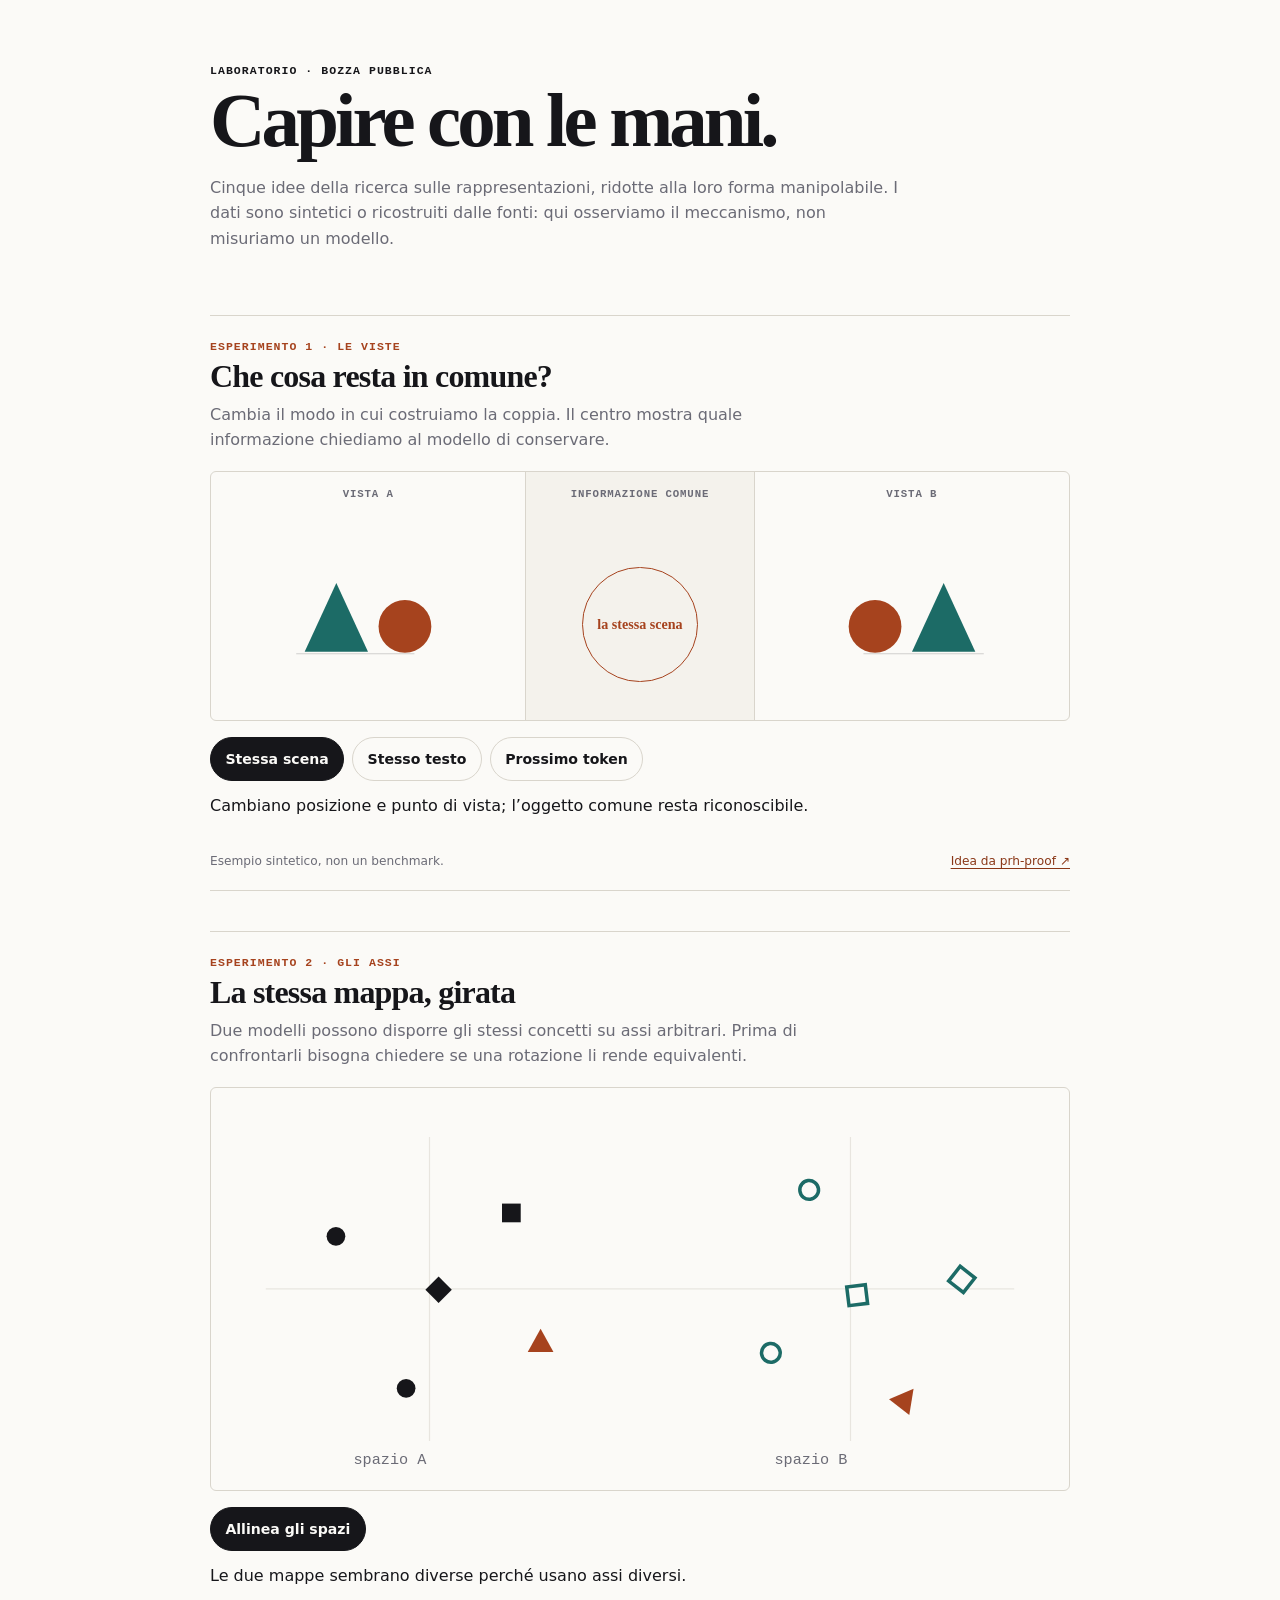
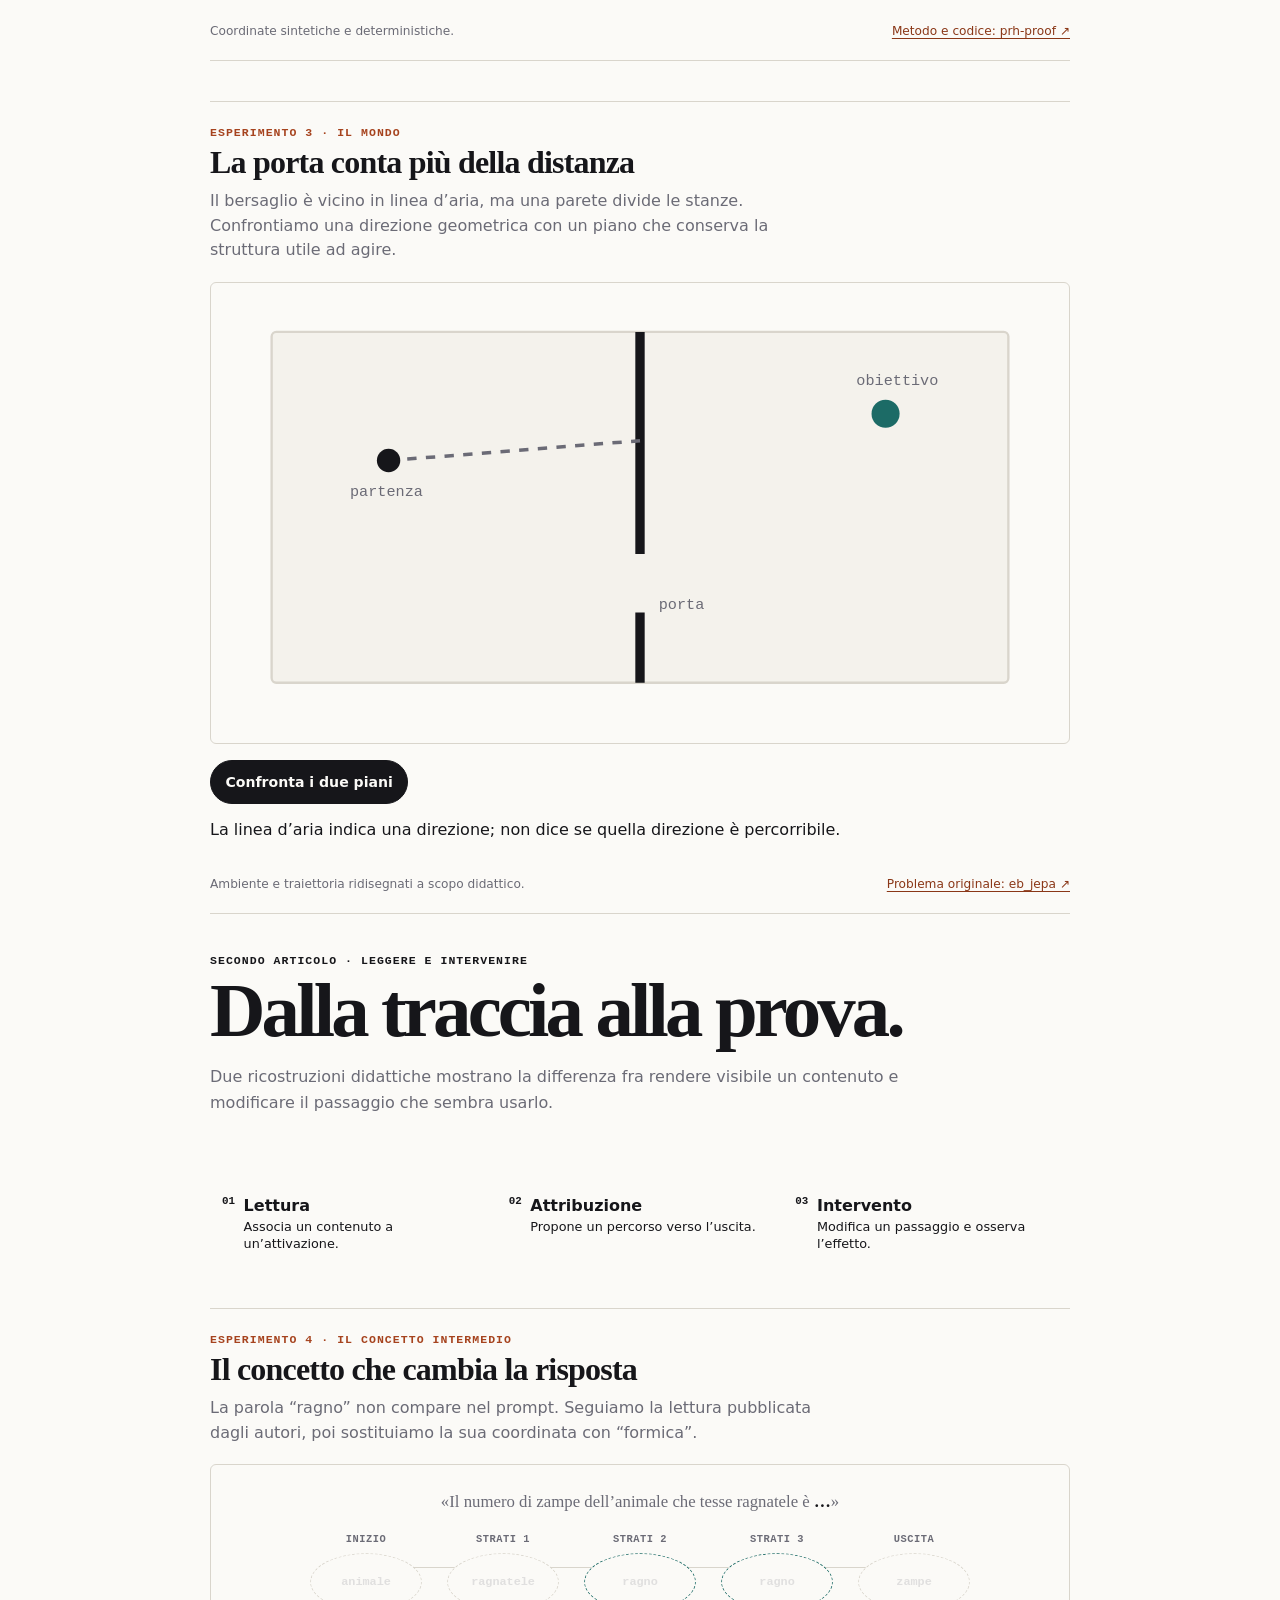
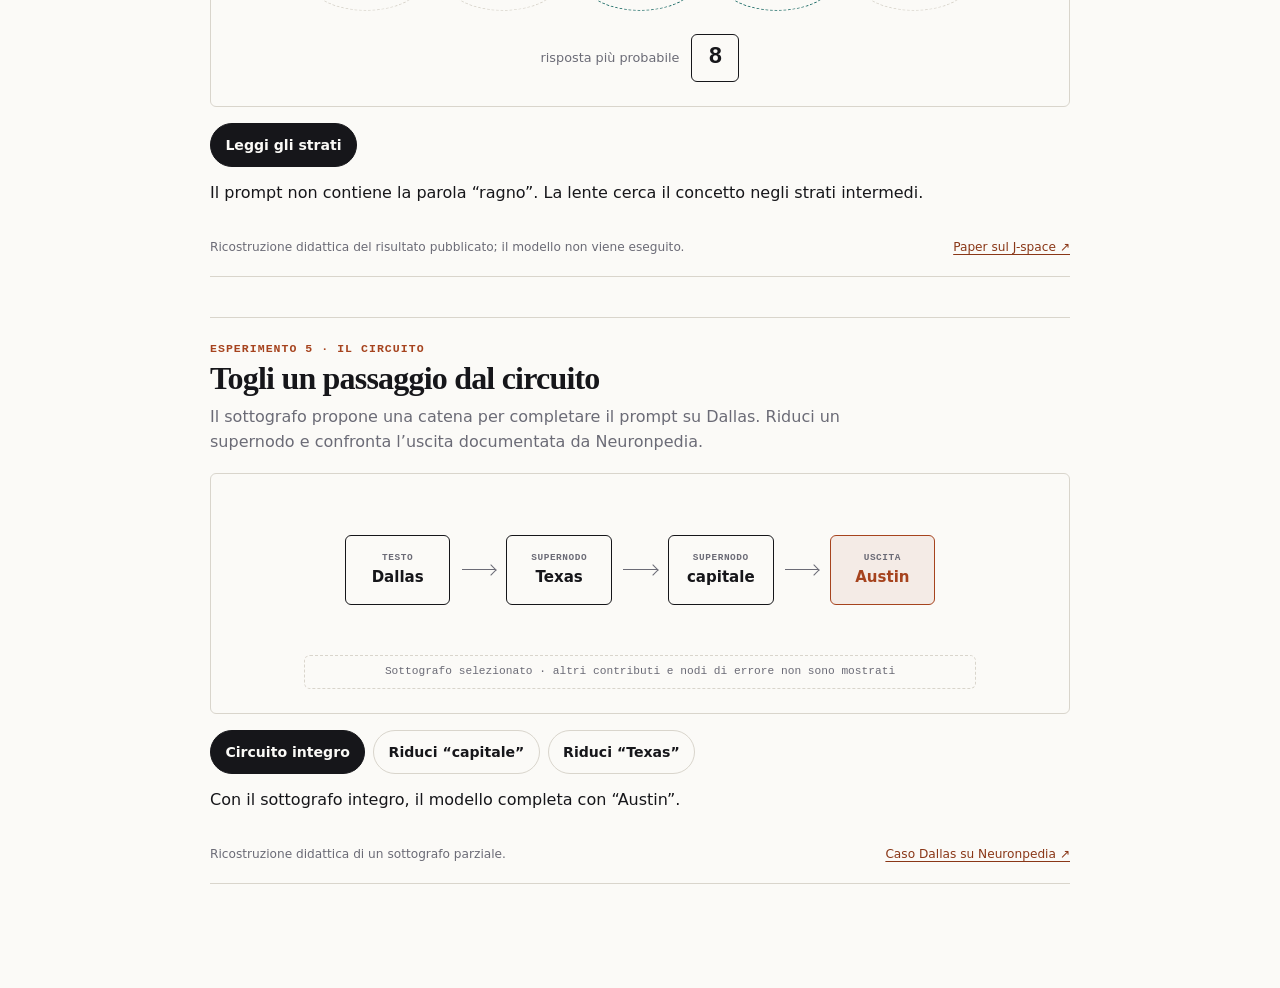
==== commit a073fbff: "Correggi i colori dei widget nei due temi Contesto: riprendere @3ceb7ba progetto stato vincoli" ====
--- a/widget-rappresentazioni-condivise/anteprima.html
+++ b/widget-rappresentazioni-condivise/anteprima.html
@@ -85,7 +85,7 @@
     </div>
     <div class="rc-widget__controls"><button class="rc-widget__action" data-js-action>Leggi gli strati</button></div>
     <p class="rc-widget__result" data-js-result aria-live="polite">Il prompt non contiene la parola “ragno”. La lente cerca il concetto negli strati intermedi.</p>
-    <p class="rc-widget__note"><span>Ricostruzione del risultato pubblicato, non esecuzione del modello.</span><a href="https://transformer-circuits.pub/2026/workspace/index.html">Paper sul J-space ↗</a></p>
+    <p class="rc-widget__note"><span>Ricostruzione didattica del risultato pubblicato; il modello non viene eseguito.</span><a href="https://transformer-circuits.pub/2026/workspace/index.html">Paper sul J-space ↗</a></p>
   </section>
 
   <section class="rc-widget" data-ct-widget aria-labelledby="ct-title">
--- a/widget-rappresentazioni-condivise/widget.css
+++ b/widget-rappresentazioni-condivise/widget.css
@@ -1,16 +1,18 @@
 .rc-widget {
-  --rc-paper: var(--color-bg, #fbfaf7);
-  --rc-paper-soft: var(--color-surface, #f1eee7);
+  --rc-paper: var(--color-surface, #fbfaf7);
+  --rc-paper-soft: var(--color-surface-raised, #f4f2ec);
   --rc-ink: var(--color-text, #16161a);
   --rc-muted: var(--color-text-muted, #6b6b76);
   --rc-line: var(--color-border, #d9d5cc);
   --rc-accent: var(--color-accent, #a6431e);
-  --rc-link: var(--color-link, #1c6b66);
+  --rc-secondary: var(--color-accent-secondary, #1c6b66);
+  --rc-link: var(--color-link, #8a3717);
   margin: 2.5rem 0;
   border-block: 1px solid var(--rc-line);
   padding: 1.5rem 0 1.25rem;
   color: var(--rc-ink);
   font-family: "Instrument Sans", system-ui, sans-serif;
+  container: rc-widget / inline-size;
 }
 
 .rc-widget * { box-sizing: border-box; }
@@ -43,11 +45,11 @@
 .ro-stage svg, .tr-stage svg { display: block; width: 100%; height: auto; }
 .ro-grid { stroke: var(--rc-line); stroke-width: 1; }
 .ro-shape-a { fill: var(--rc-ink); }
-.ro-shape-b { fill: var(--rc-paper); stroke: var(--rc-link); stroke-width: 3; }
+.ro-shape-b { fill: var(--rc-paper); stroke: var(--rc-secondary); stroke-width: 3; }
 .ro-shape-focus { fill: var(--rc-accent); }
 .ro-constellation-b { transform: translate(540px, 165px) rotate(38deg); transform-origin: 0 0; transition: transform 480ms cubic-bezier(.2,.75,.25,1); }
 .ro-stage[data-aligned="true"] .ro-constellation-b { transform: translate(180px, 165px) rotate(0deg); }
-.ro-match { stroke: var(--rc-link); stroke-width: 1.5; stroke-dasharray: 3 5; opacity: 0; transition: opacity 180ms ease 300ms; }
+.ro-match { stroke: var(--rc-secondary); stroke-width: 1.5; stroke-dasharray: 3 5; opacity: 0; transition: opacity 180ms ease 300ms; }
 .ro-stage[data-aligned="true"] .ro-match { opacity: .58; }
 .ro-axis-label { fill: var(--rc-muted); font: 13px "JetBrains Mono", monospace; }
 
@@ -60,7 +62,7 @@
 .tr-stage[data-running="true"] .tr-collision, .tr-stage[data-running="done"] .tr-collision { animation: tr-show .2s ease .35s forwards; }
 .tr-label { fill: var(--rc-muted); font: 13px "JetBrains Mono", monospace; }
 .tr-start { fill: var(--rc-ink); }
-.tr-goal { fill: var(--rc-link); }
+.tr-goal { fill: var(--rc-secondary); }
 @keyframes tr-draw { to { stroke-dashoffset: 0; } }
 @keyframes tr-show { to { opacity: 1; } }
 
@@ -81,11 +83,11 @@
 .js-layer__index { display: block; margin-bottom: .35rem; color: var(--rc-muted); font: 600 .65rem/1 "JetBrains Mono", monospace; letter-spacing: .05em; text-transform: uppercase; }
 .js-layer__token { position: relative; z-index: 1; display: grid; place-items: center; min-height: 4rem; border: 1px solid var(--rc-line); border-radius: 50%; background: var(--rc-paper); color: var(--rc-muted); font: 600 clamp(.64rem, 1.8vw, .82rem)/1 "JetBrains Mono", monospace; transition: border-color 320ms ease, color 320ms ease, background 320ms ease, transform 320ms ease; }
 .js-layer:nth-child(3) .js-layer__token,
-.js-layer:nth-child(4) .js-layer__token { border-color: var(--rc-accent); color: var(--rc-accent); background: color-mix(in srgb, var(--rc-accent) 8%, var(--rc-paper)); }
+.js-layer:nth-child(4) .js-layer__token { border-color: var(--rc-secondary); color: var(--rc-secondary); background: color-mix(in srgb, var(--rc-secondary) 8%, var(--rc-paper)); }
 .js-stage[data-phase="input"] .js-layer__token { border-style: dashed; color: var(--rc-muted); background: var(--rc-paper); transform: scale(.9); }
 .js-stage[data-phase="input"] .js-layer__token span { opacity: .18; }
 .js-stage[data-phase="swap"] .js-layer:nth-child(3) .js-layer__token,
-.js-stage[data-phase="swap"] .js-layer:nth-child(4) .js-layer__token { border-color: var(--rc-link); color: var(--rc-link); background: color-mix(in srgb, var(--rc-link) 9%, var(--rc-paper)); transform: scale(1.06); }
+.js-stage[data-phase="swap"] .js-layer:nth-child(4) .js-layer__token { border-color: var(--rc-accent); color: var(--rc-accent); background: color-mix(in srgb, var(--rc-accent) 9%, var(--rc-paper)); transform: scale(1.06); }
 .js-output { display: flex; align-items: center; justify-content: center; gap: .75rem; margin: 1.25rem auto 0; color: var(--rc-muted); font-size: .8rem; }
 .js-output__value { display: grid; place-items: center; min-width: 3rem; min-height: 3rem; border: 1px solid var(--rc-ink); border-radius: 6px; color: var(--rc-ink); font: 600 1.45rem/1 "JetBrains Mono", monospace; transition: border-color 320ms ease, color 320ms ease, transform 320ms ease; }
 .js-stage[data-phase="swap"] .js-output__value { border-color: var(--rc-accent); color: var(--rc-accent); transform: translateY(-2px); }
@@ -107,6 +109,13 @@
 .ct-node--output strong::after { font-size: clamp(.78rem, 2vw, .94rem); }
 .ct-remainder { max-width: 42rem; margin: .8rem auto 0; border: 1px dashed var(--rc-line); border-radius: 6px; padding: .55rem .8rem; color: var(--rc-muted); font: 500 .7rem/1.35 "JetBrains Mono", monospace; text-align: center; }
 .ct-controls button[aria-pressed="true"] { border-color: var(--rc-ink); background: var(--rc-ink); color: var(--rc-paper); }
+
+@container rc-widget (max-width: 40rem) {
+  .ct-graph { grid-template-columns: 1fr; gap: .35rem; }
+  .ct-node { width: min(100%, 13rem); min-height: 3.6rem; margin: 0 auto; }
+  .ct-arrow { width: 1px; height: 1.2rem; margin: 0 auto; }
+  .ct-arrow::after { top: auto; right: -3px; bottom: 0; transform: rotate(135deg); }
+}
 
 @media (max-width: 560px) {
   .rc-widget { padding-top: 1.25rem; }
@@ -131,7 +140,7 @@
 }
 
 @media (prefers-color-scheme: dark) {
-  .rc-widget { --rc-paper: var(--color-bg, #16161a); --rc-paper-soft: var(--color-surface, #202026); --rc-ink: var(--color-text, #e8e6e1); --rc-muted: var(--color-text-muted, #aaa6a0); --rc-line: var(--color-border, #3c3b42); --rc-accent: var(--color-accent, #e0713f); --rc-link: var(--color-link, #5fb0a8); }
+  .rc-widget { --rc-paper: var(--color-surface, #16161a); --rc-paper-soft: var(--color-surface-raised, #24242a); --rc-ink: var(--color-text, #e8e6e1); --rc-muted: var(--color-text-muted, #a3a3ad); --rc-line: var(--color-border, #757581); --rc-accent: var(--color-accent, #e0713f); --rc-secondary: var(--color-accent-secondary, #5fb0a8); --rc-link: var(--color-link, #e0713f); }
 }
 
 @media (prefers-reduced-motion: reduce) {
